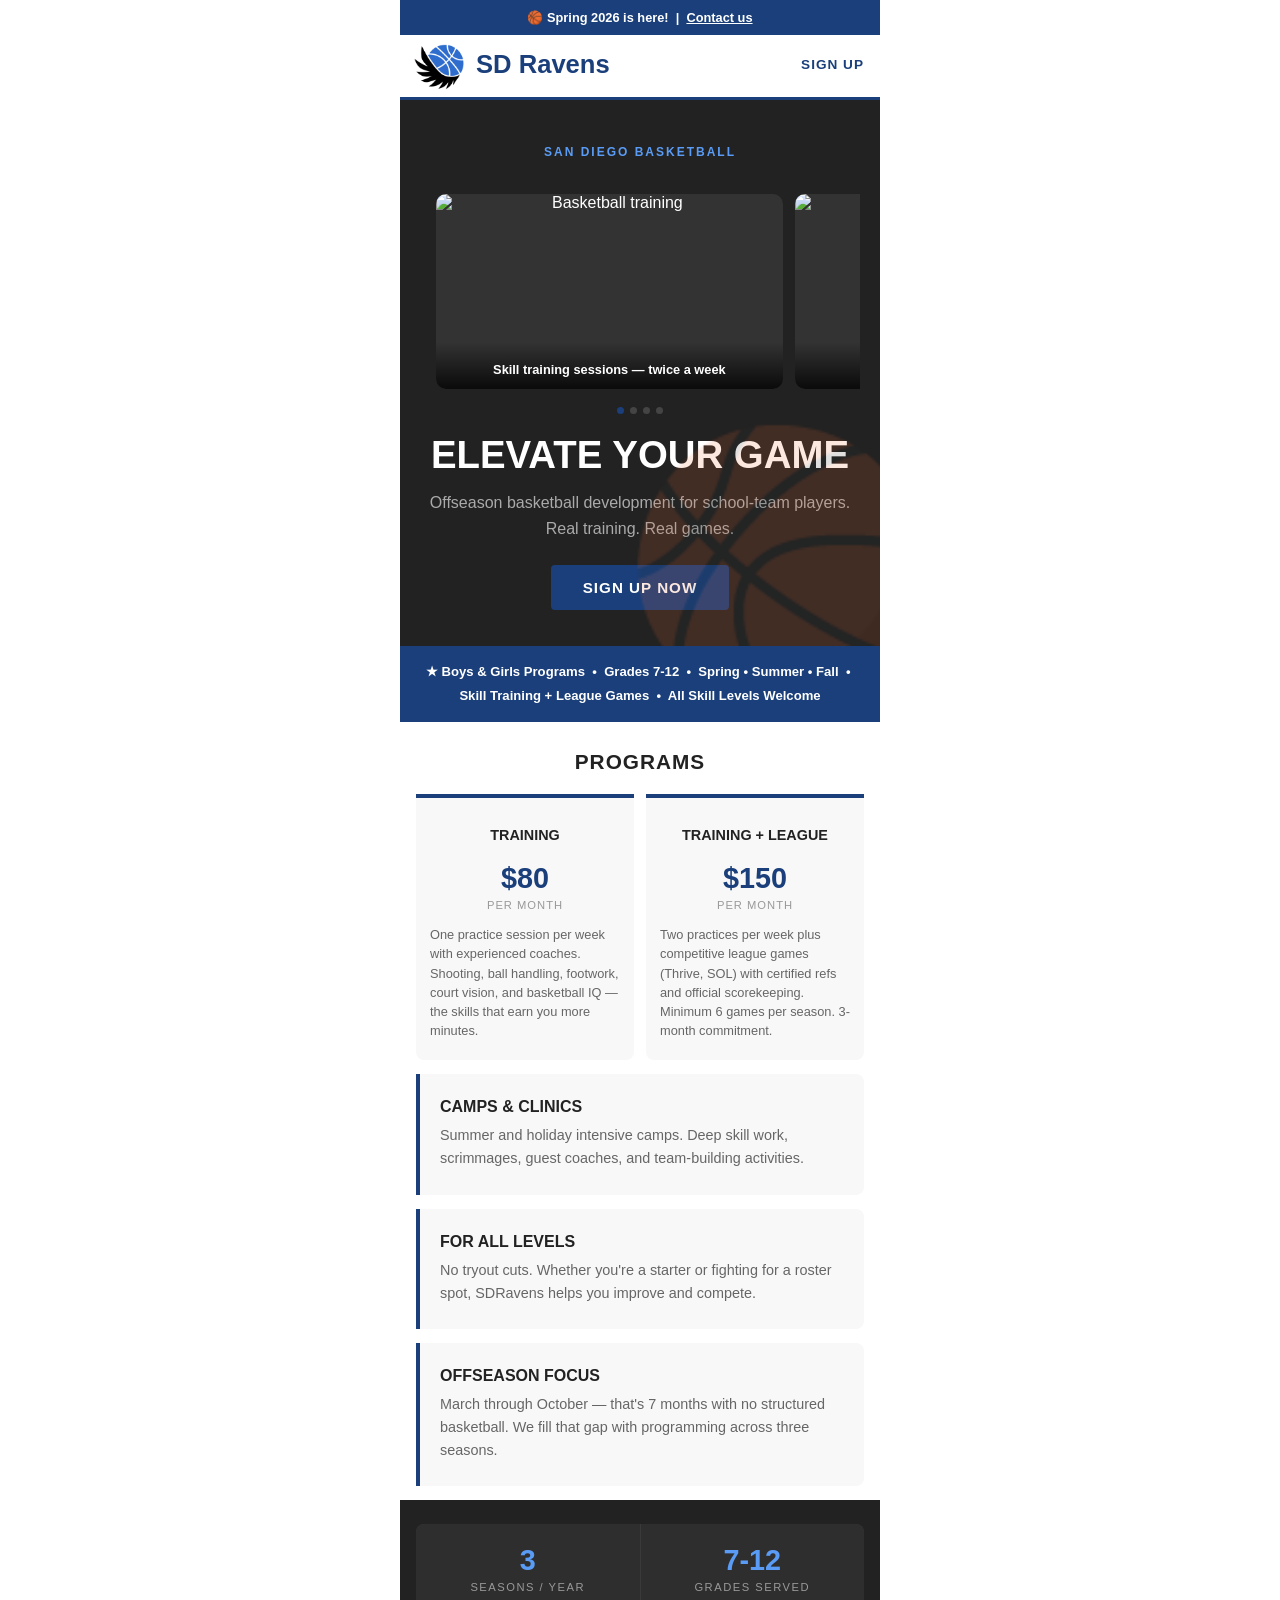
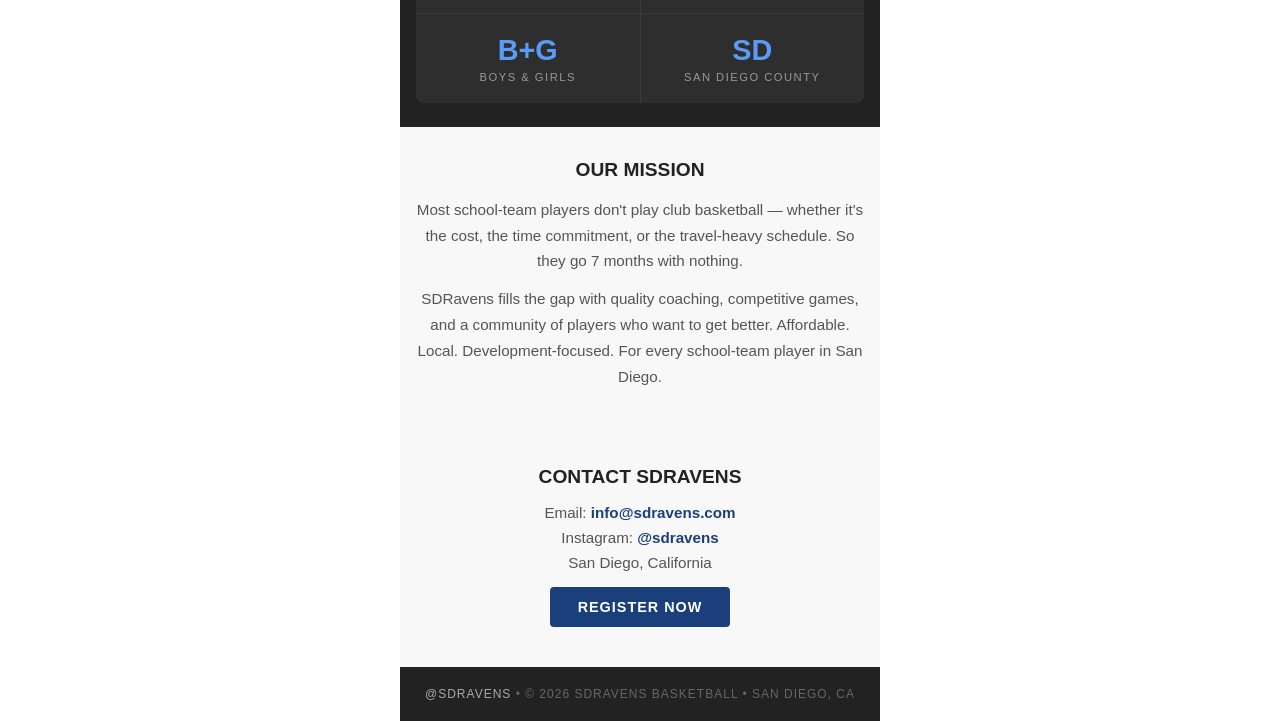
==== index.html @ 47015e2a "minor formating" ====
<!DOCTYPE html>
<html lang="en">
<head>
<meta charset="UTF-8">
<meta name="viewport" content="width=device-width, initial-scale=1.0">
<title>SDRavens Basketball</title>
<style>
  * { margin: 0; padding: 0; box-sizing: border-box; }
  body { font-family: -apple-system, BlinkMacSystemFont, 'Segoe UI', Roboto, sans-serif; color: #222; background: #fff; max-width: 480px; margin: 0 auto; }

  /* TOP BAR */
  .topbar { background: #1a3f7a; color: #fff; text-align: center; padding: 10px 16px; font-size: 0.8rem; font-weight: 600; }
  .topbar a { color: #fff; }

  /* NAV */
  nav { display: flex; justify-content: space-between; align-items: center; padding: 2px 16px 6px; background: #fff; border-bottom: 3px solid #1a3f7a; position: sticky; top: 0; z-index: 100; }
  nav .logo { font-size: 1.6rem; font-weight: 900; color: #222; display: flex; align-items: center; gap: 6px; }
  nav .logo img { height: 54px; position: relative; top: 3px; left: -4px; }
  nav .logo span { color: #1a3f7a; }
  nav a.nav-link { color: #1a3f7a; text-decoration: none; font-weight: 700; font-size: 0.85rem; text-transform: uppercase; letter-spacing: 1px; }

  /* HERO */
  .hero { background: #222; color: #fff; padding: 40px 20px 36px; text-align: center; position: relative; overflow: hidden; }
  .hero .ball { display: none; }
  .hero .badge { display: inline-block; background: none; color: #5a9cf5; padding: 5px 0; font-size: 0.75rem; font-weight: 700; text-transform: uppercase; letter-spacing: 2px; margin-bottom: 14px; }
  .hero h1 { font-size: 2.4rem; font-weight: 900; text-transform: uppercase; line-height: 1.1; margin-bottom: 14px; }
  .hero p { font-size: 1rem; color: #aaa; line-height: 1.6; margin-bottom: 24px; }
  .hero .btn { display: inline-block; background: #1a3f7a; color: #fff; padding: 14px 32px; font-size: 0.95rem; font-weight: 700; text-decoration: none; text-transform: uppercase; letter-spacing: 1px; border-radius: 4px; }
  .hero .bg-ball { position: absolute; right: -60px; bottom: -70px; font-size: 16rem; opacity: 0.15; pointer-events: none; }

  /* GALLERY SLIDESHOW */
  .gallery { padding: 16px 0 20px; }
  .gallery-track { display: flex; gap: 12px; overflow-x: auto; scroll-snap-type: x mandatory; -webkit-overflow-scrolling: touch; padding: 0 16px 14px; scrollbar-width: none; }
  .gallery-track::-webkit-scrollbar { display: none; }
  .gallery-slide { flex: 0 0 85%; scroll-snap-align: center; border-radius: 10px; overflow: hidden; position: relative; background: #333; aspect-ratio: 16 / 9; display: flex; align-items: center; justify-content: center; }
  .gallery-slide img, .gallery-slide video { width: 100%; height: 100%; object-fit: cover; }
  .gallery-slide .placeholder { text-align: center; color: #888; padding: 20px; }
  .gallery-slide .placeholder .icon { font-size: 2.5rem; margin-bottom: 8px; display: block; }
  .gallery-slide .placeholder p { font-size: 0.8rem; }
  .gallery-slide .caption { position: absolute; bottom: 0; left: 0; right: 0; background: linear-gradient(transparent, rgba(0,0,0,0.8)); color: #fff; padding: 20px 14px 12px; font-size: 0.8rem; font-weight: 600; }
  .gallery-dots { display: flex; justify-content: center; gap: 6px; padding: 4px 0 0; }
  .gallery-dots span { width: 7px; height: 7px; border-radius: 50%; background: #444; }
  .gallery-dots span.active { background: #1a3f7a; }

  /* TICKER */
  .ticker { background: #1a3f7a; color: #fff; padding: 14px 16px; font-size: 0.82rem; font-weight: 600; text-align: center; line-height: 1.8; }

  /* PROGRAM CARDS */
  .programs { padding: 0 16px; }
  .programs h2 { font-size: 1.3rem; font-weight: 800; text-transform: uppercase; letter-spacing: 1px; padding: 28px 0 20px; text-align: center; }
  .pricing-row { display: grid; grid-template-columns: 1fr 1fr; gap: 12px; margin-bottom: 14px; }
  .pricing-card { background: #f8f8f8; border-top: 4px solid #1a3f7a; border-radius: 0 0 8px 8px; padding: 20px 14px; text-align: center; display: flex; flex-direction: column; }
  .pricing-card h3 { font-size: 0.9rem; font-weight: 800; text-transform: uppercase; color: #222; margin-bottom: 10px; min-height: 2.4em; display: flex; align-items: center; justify-content: center; }
  .pricing-card .price { font-size: 1.8rem; font-weight: 900; color: #1a3f7a; margin-bottom: 4px; }
  .pricing-card .price-sub { font-size: 0.7rem; color: #999; text-transform: uppercase; letter-spacing: 1px; margin-bottom: 14px; }
  .pricing-card p { font-size: 0.8rem; color: #666; line-height: 1.5; text-align: left; flex: 1; }
  .program-card { background: #f8f8f8; border-left: 4px solid #1a3f7a; padding: 24px 20px; margin-bottom: 14px; border-radius: 0 8px 8px 0; }
  .program-card h3 { font-size: 1rem; font-weight: 800; text-transform: uppercase; margin-bottom: 8px; color: #222; }
  .program-card p { font-size: 0.9rem; color: #666; line-height: 1.6; }

  /* STATS + ABOUT DARK BLOCK */
  .dark-block { background: #222; padding: 24px 0 24px; }
  .stats { display: grid; grid-template-columns: 1fr 1fr; gap: 1px; background: #3a3a3a; margin: 0 16px; border-radius: 8px; overflow: hidden; }
  .stat-item { background: #2e2e2e; padding: 20px 12px; text-align: center; }
  .stat-item .num { font-size: 1.8rem; font-weight: 900; color: #5a9cf5; }
  .stat-item .label { font-size: 0.7rem; text-transform: uppercase; letter-spacing: 1.5px; color: #999; margin-top: 4px; }

  /* ABOUT */
  .about { padding: 32px 16px 32px; background: #f8f8f8; text-align: center; }
  .about h2 { font-size: 1.2rem; font-weight: 800; text-transform: uppercase; margin-bottom: 16px; }
  .about p { font-size: 0.95rem; color: #555; line-height: 1.7; margin-bottom: 12px; }

  /* CONTACT */
  .contact { background: #f8f8f8; padding: 32px 16px; text-align: center; }
  .contact h2 { font-size: 1.2rem; font-weight: 800; text-transform: uppercase; margin-bottom: 16px; }
  .contact p { font-size: 0.95rem; color: #555; margin-bottom: 8px; }
  .contact a { color: #1a3f7a; font-weight: 700; text-decoration: none; }

  /* FOOTER */
  footer { background: #222; color: #666; padding: 20px 16px; text-align: center; font-size: 0.75rem; text-transform: uppercase; letter-spacing: 1px; }
</style>
</head>
<body>

<div class="topbar">
  &#127936; Spring 2026 is here! &nbsp;|&nbsp; <a href="#contact">Contact us</a>
</div>

<nav>
  <div class="logo"><img src="sdravens.png" alt="SDRavens"> <span>SD Ravens</span></div>
  <a href="https://docs.google.com/forms/d/e/1FAIpQLSfK__71O7koZuayCxLPjM4MMpA4Gy1IkX4Kkn_29KgoKGZwSg/viewform" class="nav-link" target="_blank">Sign Up</a>
</nav>

<section class="hero">
  <div class="badge">San Diego Basketball</div>

  <div class="gallery">
    <div class="gallery-track" id="galleryTrack">
      <div class="gallery-slide">
        <img src="https://images.unsplash.com/photo-1546519638-68e109498ffc?w=800&q=80" alt="Basketball training">
        <div class="caption">Skill training sessions — twice a week</div>
      </div>
      <div class="gallery-slide">
        <img src="https://images.unsplash.com/photo-1574623452334-1e0ac2b3ccb4?w=800&q=80" alt="Game day basketball">
        <div class="caption">Weekend league games with refs</div>
      </div>
      <div class="gallery-slide">
        <img src="https://images.unsplash.com/photo-1519861531473-9200262188bf?w=800&q=80" alt="Basketball on court">
        <div class="caption">Building a community of players</div>
      </div>
      <div class="gallery-slide">
        <img src="https://images.unsplash.com/photo-1608245449230-4ac19066d2d0?w=800&q=80" alt="Youth basketball">
        <div class="caption">Development for every school-team player</div>
      </div>
    </div>
    <div class="gallery-dots" id="galleryDots">
      <span class="active"></span>
      <span></span>
      <span></span>
      <span></span>
    </div>
  </div>

  <h1>Elevate Your Game</h1>
  <div class="bg-ball">&#127936;</div>
  <p>Offseason basketball development for school-team players. Real training. Real games.</p>
  <a href="https://docs.google.com/forms/d/e/1FAIpQLSfK__71O7koZuayCxLPjM4MMpA4Gy1IkX4Kkn_29KgoKGZwSg/viewform" class="btn" target="_blank">Sign Up Now</a>
</section>

<div class="ticker">
  &#9733; Boys &amp; Girls Programs &nbsp;&bull;&nbsp;
  Grades 7-12 &nbsp;&bull;&nbsp;
  Spring &bull; Summer &bull; Fall &nbsp;&bull;&nbsp;
  Skill Training + League Games &nbsp;&bull;&nbsp;
  All Skill Levels Welcome
</div>

<div class="programs" id="programs">
  <h2>Programs</h2>

  <div class="pricing-row">
    <div class="pricing-card">
      <h3>Training</h3>
      <div class="price">$80</div>
      <div class="price-sub">per month</div>
      <p>One practice session per week with experienced coaches. Shooting, ball handling, footwork, court vision, and basketball IQ — the skills that earn you more minutes.</p>
    </div>
    <div class="pricing-card">
      <h3>Training + League</h3>
      <div class="price">$150</div>
      <div class="price-sub">per month</div>
      <p>Two practices per week plus competitive league games (Thrive, SOL) with certified refs and official scorekeeping. Minimum 6 games per season. 3-month commitment.</p>
    </div>
  </div>

  <div class="program-card">
    <h3>Camps &amp; Clinics</h3>
    <p>Summer and holiday intensive camps. Deep skill work, scrimmages, guest coaches, and team-building activities.</p>
  </div>

  <div class="program-card">
    <h3>For All Levels</h3>
    <p>No tryout cuts. Whether you're a starter or fighting for a roster spot, SDRavens helps you improve and compete.</p>
  </div>

  <div class="program-card">
    <h3>Offseason Focus</h3>
    <p>March through October — that's 7 months with no structured basketball. We fill that gap with programming across three seasons.</p>
  </div>
</div>

<div class="dark-block">
<div class="stats">
  <div class="stat-item">
    <div class="num">3</div>
    <div class="label">Seasons / Year</div>
  </div>
  <div class="stat-item">
    <div class="num">7-12</div>
    <div class="label">Grades Served</div>
  </div>
  <div class="stat-item">
    <div class="num">B+G</div>
    <div class="label">Boys &amp; Girls</div>
  </div>
  <div class="stat-item">
    <div class="num">SD</div>
    <div class="label">San Diego County</div>
  </div>
</div>

</div>

<section class="about" id="about">
  <h2>Our Mission</h2>
  <p>Most school-team players don't play club basketball — whether it's the cost, the time commitment, or the travel-heavy schedule. So they go 7 months with nothing.</p>
  <p>SDRavens fills the gap with quality coaching, competitive games, and a community of players who want to get better. Affordable. Local. Development-focused. For every school-team player in San Diego.</p>
</section>

<section class="contact" id="contact">
  <h2>Contact SDRavens</h2>
  <p>Email: <a href="mailto:info@sdravens.com">info@sdravens.com</a></p>
  <p>Instagram: <a href="https://www.instagram.com/sdravens" target="_blank">@sdravens</a></p>
  <p>San Diego, California</p>
  <p style="margin-top: 16px;"><a href="https://docs.google.com/forms/d/e/1FAIpQLSfK__71O7koZuayCxLPjM4MMpA4Gy1IkX4Kkn_29KgoKGZwSg/viewform" target="_blank" style="display:inline-block; background:#1a3f7a; color:#fff; padding:12px 28px; font-size:0.9rem; font-weight:700; text-decoration:none; text-transform:uppercase; letter-spacing:1px; border-radius:4px;">Register Now</a></p>
</section>

<footer>
  <a href="https://www.instagram.com/sdravens" target="_blank" style="color:#aaa; text-decoration:none;">@sdravens</a> &bull; &copy; 2026 SDRavens Basketball &bull; San Diego, CA
</footer>

<script>
  const track = document.getElementById('galleryTrack');
  const dots = document.querySelectorAll('#galleryDots span');
  track.addEventListener('scroll', () => {
    const slideWidth = track.querySelector('.gallery-slide').offsetWidth + 12;
    const index = Math.round(track.scrollLeft / slideWidth);
    dots.forEach((d, i) => d.classList.toggle('active', i === index));
  });
</script>
</body>
</html>
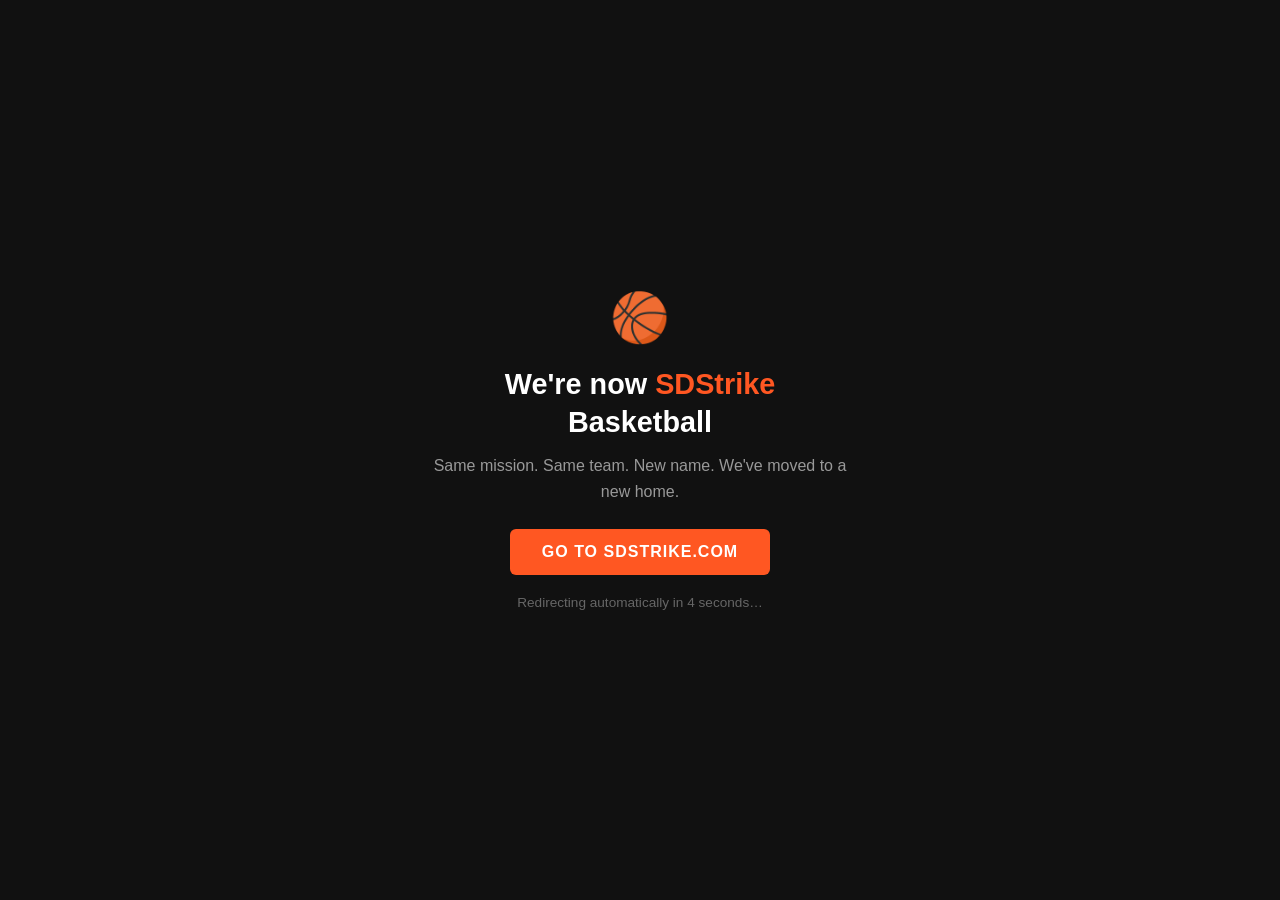
==== commit f0fc49dc: "moving!" ====
--- a/index.html
+++ b/index.html
@@ -3,220 +3,33 @@
 <head>
 <meta charset="UTF-8">
 <meta name="viewport" content="width=device-width, initial-scale=1.0">
-<title>SDRavens Basketball</title>
+<title>SDRavens is now SDStrike Basketball</title>
+<meta http-equiv="refresh" content="5;url=https://www.sdstrike.com">
 <style>
   * { margin: 0; padding: 0; box-sizing: border-box; }
-  body { font-family: -apple-system, BlinkMacSystemFont, 'Segoe UI', Roboto, sans-serif; color: #222; background: #fff; max-width: 480px; margin: 0 auto; }
-
-  /* TOP BAR */
-  .topbar { background: #1a3f7a; color: #fff; text-align: center; padding: 10px 16px; font-size: 0.8rem; font-weight: 600; }
-  .topbar a { color: #fff; }
-
-  /* NAV */
-  nav { display: flex; justify-content: space-between; align-items: center; padding: 2px 16px 6px; background: #fff; border-bottom: 3px solid #1a3f7a; position: sticky; top: 0; z-index: 100; }
-  nav .logo { font-size: 1.6rem; font-weight: 900; color: #222; display: flex; align-items: center; gap: 6px; }
-  nav .logo img { height: 54px; position: relative; top: 3px; left: -4px; }
-  nav .logo span { color: #1a3f7a; }
-  nav a.nav-link { color: #1a3f7a; text-decoration: none; font-weight: 700; font-size: 0.85rem; text-transform: uppercase; letter-spacing: 1px; }
-
-  /* HERO */
-  .hero { background: #222; color: #fff; padding: 40px 20px 36px; text-align: center; position: relative; overflow: hidden; }
-  .hero .ball { display: none; }
-  .hero .badge { display: inline-block; background: none; color: #5a9cf5; padding: 5px 0; font-size: 0.75rem; font-weight: 700; text-transform: uppercase; letter-spacing: 2px; margin-bottom: 14px; }
-  .hero h1 { font-size: 2.4rem; font-weight: 900; text-transform: uppercase; line-height: 1.1; margin-bottom: 14px; }
-  .hero p { font-size: 1rem; color: #aaa; line-height: 1.6; margin-bottom: 24px; }
-  .hero .btn { display: inline-block; background: #1a3f7a; color: #fff; padding: 14px 32px; font-size: 0.95rem; font-weight: 700; text-decoration: none; text-transform: uppercase; letter-spacing: 1px; border-radius: 4px; }
-  .hero .bg-ball { position: absolute; right: -60px; bottom: -70px; font-size: 16rem; opacity: 0.15; pointer-events: none; }
-
-  /* GALLERY SLIDESHOW */
-  .gallery { padding: 16px 0 20px; }
-  .gallery-track { display: flex; gap: 12px; overflow-x: auto; scroll-snap-type: x mandatory; -webkit-overflow-scrolling: touch; padding: 0 16px 14px; scrollbar-width: none; }
-  .gallery-track::-webkit-scrollbar { display: none; }
-  .gallery-slide { flex: 0 0 85%; scroll-snap-align: center; border-radius: 10px; overflow: hidden; position: relative; background: #333; aspect-ratio: 16 / 9; display: flex; align-items: center; justify-content: center; }
-  .gallery-slide img, .gallery-slide video { width: 100%; height: 100%; object-fit: cover; }
-  .gallery-slide .placeholder { text-align: center; color: #888; padding: 20px; }
-  .gallery-slide .placeholder .icon { font-size: 2.5rem; margin-bottom: 8px; display: block; }
-  .gallery-slide .placeholder p { font-size: 0.8rem; }
-  .gallery-slide .caption { position: absolute; bottom: 0; left: 0; right: 0; background: linear-gradient(transparent, rgba(0,0,0,0.8)); color: #fff; padding: 20px 14px 12px; font-size: 0.8rem; font-weight: 600; }
-  .gallery-dots { display: flex; justify-content: center; gap: 6px; padding: 4px 0 0; }
-  .gallery-dots span { width: 7px; height: 7px; border-radius: 50%; background: #444; }
-  .gallery-dots span.active { background: #1a3f7a; }
-
-  /* TICKER */
-  .ticker { background: #1a3f7a; color: #fff; padding: 14px 16px; font-size: 0.82rem; font-weight: 600; text-align: center; line-height: 1.8; }
-
-  /* PROGRAM CARDS */
-  .programs { padding: 0 16px; }
-  .programs h2 { font-size: 1.3rem; font-weight: 800; text-transform: uppercase; letter-spacing: 1px; padding: 28px 0 20px; text-align: center; }
-  .pricing-row { display: grid; grid-template-columns: 1fr 1fr; gap: 12px; margin-bottom: 14px; }
-  .pricing-card { background: #f8f8f8; border-top: 4px solid #1a3f7a; border-radius: 0 0 8px 8px; padding: 20px 14px; text-align: center; display: flex; flex-direction: column; }
-  .pricing-card h3 { font-size: 0.9rem; font-weight: 800; text-transform: uppercase; color: #222; margin-bottom: 10px; min-height: 2.4em; display: flex; align-items: center; justify-content: center; }
-  .pricing-card .price { font-size: 1.8rem; font-weight: 900; color: #1a3f7a; margin-bottom: 4px; }
-  .pricing-card .price-sub { font-size: 0.7rem; color: #999; text-transform: uppercase; letter-spacing: 1px; margin-bottom: 14px; }
-  .pricing-card p { font-size: 0.8rem; color: #666; line-height: 1.5; text-align: left; flex: 1; }
-  .program-card { background: #f8f8f8; border-left: 4px solid #1a3f7a; padding: 24px 20px; margin-bottom: 14px; border-radius: 0 8px 8px 0; }
-  .program-card h3 { font-size: 1rem; font-weight: 800; text-transform: uppercase; margin-bottom: 8px; color: #222; }
-  .program-card p { font-size: 0.9rem; color: #666; line-height: 1.6; }
-
-  /* STATS + ABOUT DARK BLOCK */
-  .dark-block { background: #222; padding: 24px 0 24px; }
-  .stats { display: grid; grid-template-columns: 1fr 1fr; gap: 1px; background: #3a3a3a; margin: 0 16px; border-radius: 8px; overflow: hidden; }
-  .stat-item { background: #2e2e2e; padding: 20px 12px; text-align: center; }
-  .stat-item .num { font-size: 1.8rem; font-weight: 900; color: #5a9cf5; }
-  .stat-item .label { font-size: 0.7rem; text-transform: uppercase; letter-spacing: 1.5px; color: #999; margin-top: 4px; }
-
-  /* ABOUT */
-  .about { padding: 32px 16px 32px; background: #f8f8f8; text-align: center; }
-  .about h2 { font-size: 1.2rem; font-weight: 800; text-transform: uppercase; margin-bottom: 16px; }
-  .about p { font-size: 0.95rem; color: #555; line-height: 1.7; margin-bottom: 12px; }
-
-  /* CONTACT */
-  .contact { background: #f8f8f8; padding: 32px 16px; text-align: center; }
-  .contact h2 { font-size: 1.2rem; font-weight: 800; text-transform: uppercase; margin-bottom: 16px; }
-  .contact p { font-size: 0.95rem; color: #555; margin-bottom: 8px; }
-  .contact a { color: #1a3f7a; font-weight: 700; text-decoration: none; }
-
-  /* FOOTER */
-  footer { background: #222; color: #666; padding: 20px 16px; text-align: center; font-size: 0.75rem; text-transform: uppercase; letter-spacing: 1px; }
+  body { font-family: -apple-system, BlinkMacSystemFont, 'Segoe UI', Roboto, sans-serif; background: #111; color: #fff; display: flex; align-items: center; justify-content: center; min-height: 100vh; text-align: center; padding: 24px; }
+  .card { max-width: 420px; }
+  .ball { font-size: 3rem; margin-bottom: 20px; }
+  h1 { font-size: 1.8rem; font-weight: 900; margin-bottom: 12px; line-height: 1.3; }
+  h1 span { color: #ff5722; }
+  p { font-size: 1rem; color: #999; line-height: 1.6; margin-bottom: 24px; }
+  a { display: inline-block; background: #ff5722; color: #fff; padding: 14px 32px; font-size: 1rem; font-weight: 700; text-decoration: none; border-radius: 6px; text-transform: uppercase; letter-spacing: 1px; transition: background 0.2s; }
+  a:hover { background: #e64a19; }
+  .countdown { font-size: 0.85rem; color: #666; margin-top: 20px; }
 </style>
 </head>
 <body>
-
-<div class="topbar">
-  &#127936; Spring 2026 is here! &nbsp;|&nbsp; <a href="#contact">Contact us</a>
+<div class="card">
+  <div class="ball">&#127936;</div>
+  <h1>We're now <span>SDStrike</span> Basketball</h1>
+  <p>Same mission. Same team. New name. We've moved to a new home.</p>
+  <a href="https://www.sdstrike.com">Go to SDStrike.com</a>
+  <div class="countdown">Redirecting automatically in <span id="timer">5</span> seconds&hellip;</div>
 </div>
-
-<nav>
-  <div class="logo"><img src="sdravens.png" alt="SDRavens"> <span>SD Ravens</span></div>
-  <a href="https://docs.google.com/forms/d/e/1FAIpQLSfK__71O7koZuayCxLPjM4MMpA4Gy1IkX4Kkn_29KgoKGZwSg/viewform" class="nav-link" target="_blank">Sign Up</a>
-</nav>
-
-<section class="hero">
-  <div class="badge">San Diego Basketball</div>
-
-  <div class="gallery">
-    <div class="gallery-track" id="galleryTrack">
-      <div class="gallery-slide">
-        <img src="https://images.unsplash.com/photo-1546519638-68e109498ffc?w=800&q=80" alt="Basketball training">
-        <div class="caption">Skill training sessions — twice a week</div>
-      </div>
-      <div class="gallery-slide">
-        <img src="https://images.unsplash.com/photo-1574623452334-1e0ac2b3ccb4?w=800&q=80" alt="Game day basketball">
-        <div class="caption">Weekend league games with refs</div>
-      </div>
-      <div class="gallery-slide">
-        <img src="https://images.unsplash.com/photo-1519861531473-9200262188bf?w=800&q=80" alt="Basketball on court">
-        <div class="caption">Building a community of players</div>
-      </div>
-      <div class="gallery-slide">
-        <img src="https://images.unsplash.com/photo-1608245449230-4ac19066d2d0?w=800&q=80" alt="Youth basketball">
-        <div class="caption">Development for every school-team player</div>
-      </div>
-    </div>
-    <div class="gallery-dots" id="galleryDots">
-      <span class="active"></span>
-      <span></span>
-      <span></span>
-      <span></span>
-    </div>
-  </div>
-
-  <h1>Elevate Your Game</h1>
-  <div class="bg-ball">&#127936;</div>
-  <p>Offseason basketball development for school-team players. Real training. Real games.</p>
-  <a href="https://docs.google.com/forms/d/e/1FAIpQLSfK__71O7koZuayCxLPjM4MMpA4Gy1IkX4Kkn_29KgoKGZwSg/viewform" class="btn" target="_blank">Sign Up Now</a>
-</section>
-
-<div class="ticker">
-  &#9733; Boys &amp; Girls Programs &nbsp;&bull;&nbsp;
-  Grades 7-12 &nbsp;&bull;&nbsp;
-  Spring &bull; Summer &bull; Fall &nbsp;&bull;&nbsp;
-  Skill Training + League Games &nbsp;&bull;&nbsp;
-  All Skill Levels Welcome
-</div>
-
-<div class="programs" id="programs">
-  <h2>Programs</h2>
-
-  <div class="pricing-row">
-    <div class="pricing-card">
-      <h3>Training</h3>
-      <div class="price">$80</div>
-      <div class="price-sub">per month</div>
-      <p>One practice session per week with experienced coaches. Shooting, ball handling, footwork, court vision, and basketball IQ — the skills that earn you more minutes.</p>
-    </div>
-    <div class="pricing-card">
-      <h3>Training + League</h3>
-      <div class="price">$150</div>
-      <div class="price-sub">per month</div>
-      <p>Two practices per week plus competitive league games (Thrive, SOL) with certified refs and official scorekeeping. Minimum 6 games per season. 3-month commitment.</p>
-    </div>
-  </div>
-
-  <div class="program-card">
-    <h3>Camps &amp; Clinics</h3>
-    <p>Summer and holiday intensive camps. Deep skill work, scrimmages, guest coaches, and team-building activities.</p>
-  </div>
-
-  <div class="program-card">
-    <h3>For All Levels</h3>
-    <p>No tryout cuts. Whether you're a starter or fighting for a roster spot, SDRavens helps you improve and compete.</p>
-  </div>
-
-  <div class="program-card">
-    <h3>Offseason Focus</h3>
-    <p>March through October — that's 7 months with no structured basketball. We fill that gap with programming across three seasons.</p>
-  </div>
-</div>
-
-<div class="dark-block">
-<div class="stats">
-  <div class="stat-item">
-    <div class="num">3</div>
-    <div class="label">Seasons / Year</div>
-  </div>
-  <div class="stat-item">
-    <div class="num">7-12</div>
-    <div class="label">Grades Served</div>
-  </div>
-  <div class="stat-item">
-    <div class="num">B+G</div>
-    <div class="label">Boys &amp; Girls</div>
-  </div>
-  <div class="stat-item">
-    <div class="num">SD</div>
-    <div class="label">San Diego County</div>
-  </div>
-</div>
-
-</div>
-
-<section class="about" id="about">
-  <h2>Our Mission</h2>
-  <p>Most school-team players don't play club basketball — whether it's the cost, the time commitment, or the travel-heavy schedule. So they go 7 months with nothing.</p>
-  <p>SDRavens fills the gap with quality coaching, competitive games, and a community of players who want to get better. Affordable. Local. Development-focused. For every school-team player in San Diego.</p>
-</section>
-
-<section class="contact" id="contact">
-  <h2>Contact SDRavens</h2>
-  <p>Email: <a href="mailto:info@sdravens.com">info@sdravens.com</a></p>
-  <p>Instagram: <a href="https://www.instagram.com/sdravens" target="_blank">@sdravens</a></p>
-  <p>San Diego, California</p>
-  <p style="margin-top: 16px;"><a href="https://docs.google.com/forms/d/e/1FAIpQLSfK__71O7koZuayCxLPjM4MMpA4Gy1IkX4Kkn_29KgoKGZwSg/viewform" target="_blank" style="display:inline-block; background:#1a3f7a; color:#fff; padding:12px 28px; font-size:0.9rem; font-weight:700; text-decoration:none; text-transform:uppercase; letter-spacing:1px; border-radius:4px;">Register Now</a></p>
-</section>
-
-<footer>
-  <a href="https://www.instagram.com/sdravens" target="_blank" style="color:#aaa; text-decoration:none;">@sdravens</a> &bull; &copy; 2026 SDRavens Basketball &bull; San Diego, CA
-</footer>
-
 <script>
-  const track = document.getElementById('galleryTrack');
-  const dots = document.querySelectorAll('#galleryDots span');
-  track.addEventListener('scroll', () => {
-    const slideWidth = track.querySelector('.gallery-slide').offsetWidth + 12;
-    const index = Math.round(track.scrollLeft / slideWidth);
-    dots.forEach((d, i) => d.classList.toggle('active', i === index));
-  });
+  let t = 5;
+  const el = document.getElementById('timer');
+  setInterval(() => { if (t > 0) el.textContent = --t; }, 1000);
 </script>
 </body>
 </html>
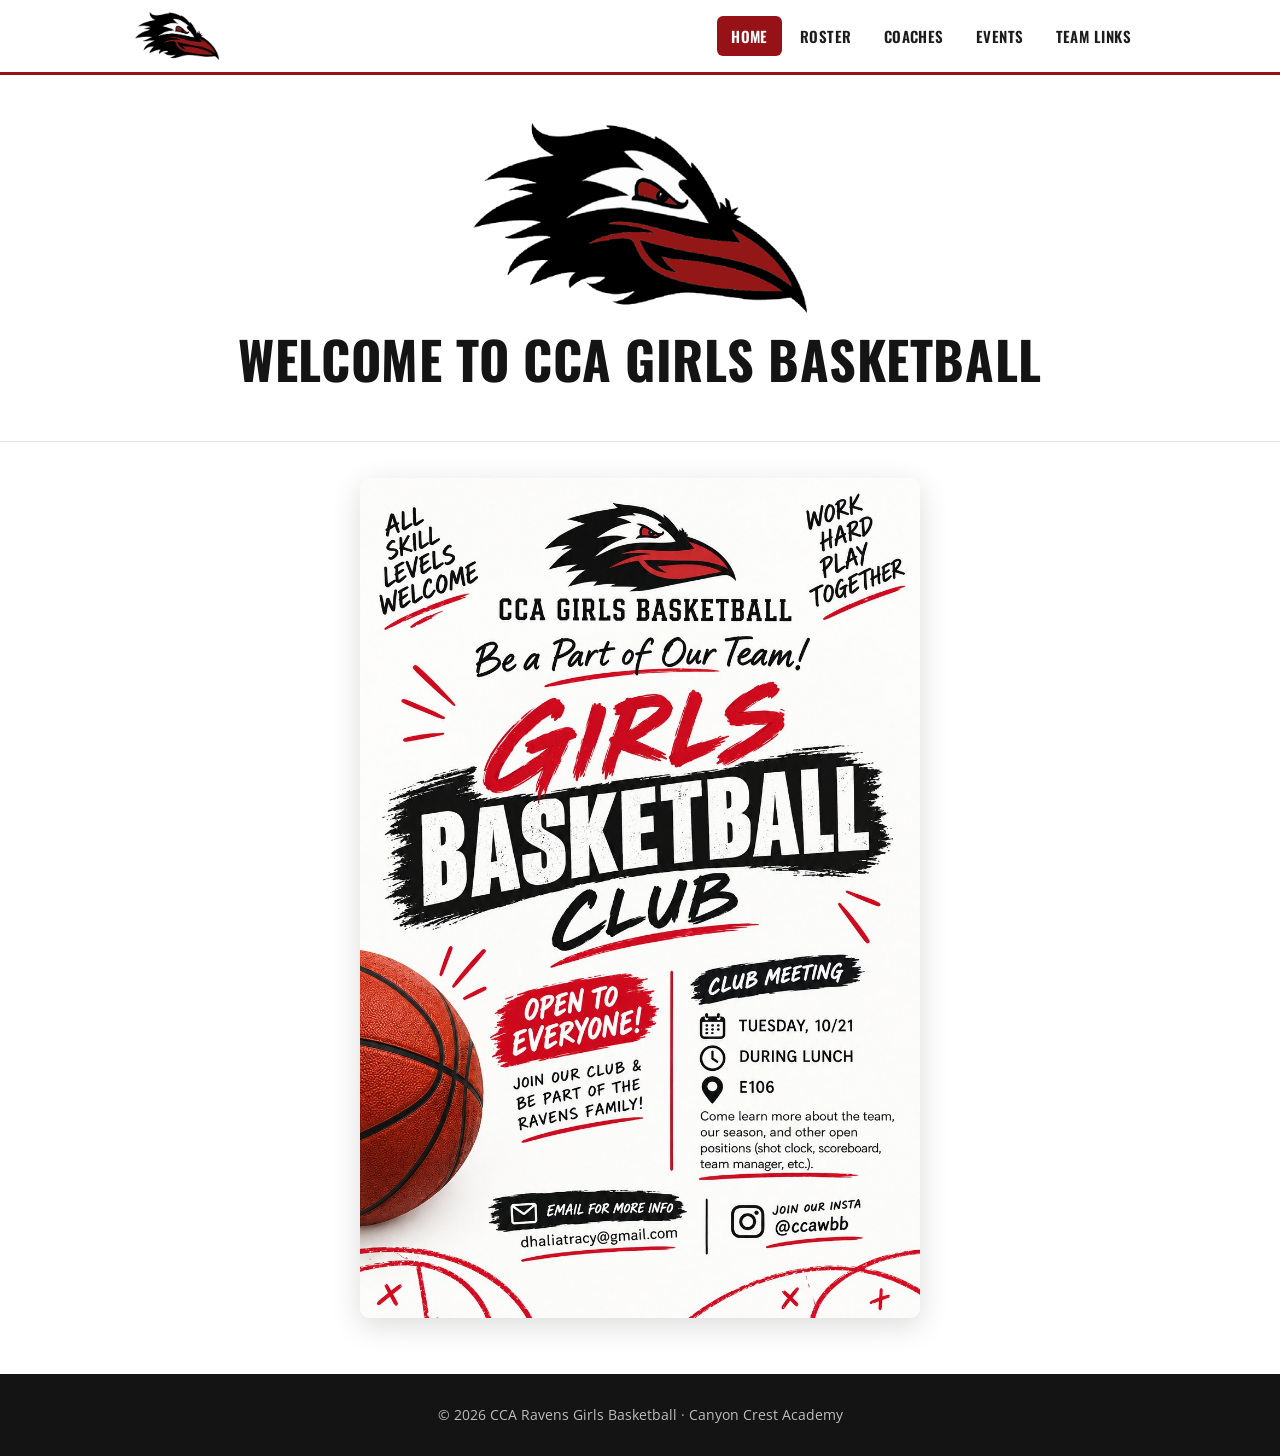
==== commit 9ec15414: "Launch CCA Girls Basketball site at sdravens.com Replace the SDStrike redirect page with the CCA Gir" ====
--- a/index.html
+++ b/index.html
@@ -3,33 +3,45 @@
 <head>
 <meta charset="UTF-8">
 <meta name="viewport" content="width=device-width, initial-scale=1.0">
-<title>SDRavens is now SDStrike Basketball</title>
-<meta http-equiv="refresh" content="5;url=https://www.sdstrike.com">
-<style>
-  * { margin: 0; padding: 0; box-sizing: border-box; }
-  body { font-family: -apple-system, BlinkMacSystemFont, 'Segoe UI', Roboto, sans-serif; background: #111; color: #fff; display: flex; align-items: center; justify-content: center; min-height: 100vh; text-align: center; padding: 24px; }
-  .card { max-width: 420px; }
-  .ball { font-size: 3rem; margin-bottom: 20px; }
-  h1 { font-size: 1.8rem; font-weight: 900; margin-bottom: 12px; line-height: 1.3; }
-  h1 span { color: #ff5722; }
-  p { font-size: 1rem; color: #999; line-height: 1.6; margin-bottom: 24px; }
-  a { display: inline-block; background: #ff5722; color: #fff; padding: 14px 32px; font-size: 1rem; font-weight: 700; text-decoration: none; border-radius: 6px; text-transform: uppercase; letter-spacing: 1px; transition: background 0.2s; }
-  a:hover { background: #e64a19; }
-  .countdown { font-size: 0.85rem; color: #666; margin-top: 20px; }
-</style>
+<title>CCA Ravens Girls Basketball</title>
+<meta name="description" content="Official site for Canyon Crest Academy (CCA) Ravens Girls Basketball.">
+<link rel="icon" href="assets/raven.png">
+<link rel="preconnect" href="https://fonts.googleapis.com">
+<link rel="preconnect" href="https://fonts.gstatic.com" crossorigin>
+<link href="https://fonts.googleapis.com/css2?family=Oswald:wght@500;600;700&family=Open+Sans:wght@400;600;700&display=swap" rel="stylesheet">
+<link rel="stylesheet" href="styles.css">
 </head>
 <body>
-<div class="card">
-  <div class="ball">&#127936;</div>
-  <h1>We're now <span>SDStrike</span> Basketball</h1>
-  <p>Same mission. Same team. New name. We've moved to a new home.</p>
-  <a href="https://www.sdstrike.com">Go to SDStrike.com</a>
-  <div class="countdown">Redirecting automatically in <span id="timer">5</span> seconds&hellip;</div>
-</div>
-<script>
-  let t = 5;
-  const el = document.getElementById('timer');
-  setInterval(() => { if (t > 0) el.textContent = --t; }, 1000);
-</script>
+
+<header class="site">
+  <div class="nav-wrap">
+    <a class="nav-brand" href="index.html">
+      <img src="assets/raven.png" alt="CCA Ravens logo">
+    </a>
+    <nav class="main">
+      <a href="index.html" class="active">Home</a>
+      <a href="roster.html">Roster</a>
+      <a href="coaches.html">Coaches</a>
+      <a href="events.html">Events</a>
+      <a href="links.html">Team Links</a>
+    </nav>
+  </div>
+</header>
+
+<section class="hero">
+  <img src="assets/raven.png" alt="CCA Ravens logo">
+  <h1>Welcome to CCA Girls Basketball</h1>
+</section>
+
+<section class="flyer">
+  <img src="assets/flyer.jpg" width="1024" height="1536"
+       alt="CCA Girls Basketball Club flyer. Be a part of our team! All skill levels welcome, open to everyone. Club meeting Tuesday 10/21 during lunch in E106 to learn about the team, our season, and open positions like shot clock, scoreboard and team manager. Email dhaliatracy@gmail.com or follow @ccawbb on Instagram.">
+</section>
+
+<footer class="site">
+  &copy; <span id="yr">2026</span> CCA Ravens Girls Basketball &middot; Canyon Crest Academy
+  <script>document.getElementById('yr').textContent=new Date().getFullYear();</script>
+</footer>
+
 </body>
 </html>
--- a/styles.css
+++ b/styles.css
@@ -0,0 +1,115 @@
+/* ===== CCA Ravens Girls Basketball — shared styles ===== */
+:root{
+  --red:#961216;        /* school dark red */
+  --red-dark:#6f0d10;
+  --black:#141414;
+  --ink:#1c1c1c;
+  --muted:#6b6b6b;
+  --line:#e6e6e6;
+  --bg:#ffffff;
+  --bg-soft:#f6f6f7;
+  --maxw:1050px;
+}
+*{box-sizing:border-box;}
+html{scroll-behavior:smooth;}
+body{
+  margin:0;color:var(--ink);background:var(--bg);
+  font-family:"Open Sans",system-ui,-apple-system,Segoe UI,Roboto,sans-serif;
+  font-size:17px;line-height:1.6;
+}
+h1,h2,h3,.brand{font-family:"Oswald","Barlow Condensed",system-ui,sans-serif;letter-spacing:.01em;}
+a{color:var(--red);text-decoration:none;}
+a:hover{text-decoration:underline;}
+img{max-width:100%;display:block;}
+
+/* ---- header / nav ---- */
+header.site{background:#fff;color:var(--ink);border-bottom:3px solid var(--red);}
+.nav-wrap{max-width:var(--maxw);margin:0 auto;display:flex;align-items:center;
+  justify-content:space-between;gap:16px;padding:12px 20px;flex-wrap:wrap;}
+.nav-brand{display:flex;align-items:center;gap:12px;}
+.nav-brand img{height:48px;width:auto;}
+.nav-brand .brand{color:var(--black);font-weight:700;font-size:22px;text-transform:uppercase;line-height:1;}
+nav.main{display:flex;gap:4px;flex-wrap:wrap;}
+nav.main a{color:var(--ink);font-family:"Oswald",sans-serif;text-transform:uppercase;font-weight:600;font-size:15px;
+  letter-spacing:.03em;padding:8px 14px;border-radius:6px;}
+nav.main a:hover{background:var(--bg-soft);text-decoration:none;}
+nav.main a.active{background:var(--red);color:#fff;}
+
+/* ---- hero ---- */
+.hero{background:#fff;color:var(--black);text-align:center;padding:48px 20px 56px;border-bottom:1px solid var(--line);}
+.hero img{height:190px;width:auto;margin:0 auto 20px;}
+.hero h1{font-size:52px;margin:0;text-transform:uppercase;line-height:1;color:var(--black);}
+.hero p.tag{color:var(--red);font-size:18px;margin:14px 0 0;letter-spacing:.04em;text-transform:uppercase;font-weight:600;}
+/* ---- flyer ---- */
+.flyer{max-width:var(--maxw);margin:0 auto;padding:36px 20px 56px;text-align:center;}
+.flyer img{width:100%;max-width:560px;height:auto;margin:0 auto;border-radius:10px;
+  box-shadow:0 8px 30px rgba(0,0,0,.14);}
+
+.accent{height:5px;width:140px;background:var(--red);margin:20px auto 0;border-radius:3px;}
+
+/* ---- layout ---- */
+main{max-width:var(--maxw);margin:0 auto;padding:44px 20px 64px;}
+.page-head{border-bottom:3px solid var(--red);padding-bottom:10px;margin:0 0 26px;}
+.page-head h2{font-size:36px;margin:0;text-transform:uppercase;color:var(--black);}
+.lead{color:var(--muted);max-width:70ch;}
+
+/* ---- cards ---- */
+.cards{display:grid;grid-template-columns:repeat(auto-fit,minmax(230px,1fr));gap:18px;}
+.card{border:1px solid var(--line);border-radius:12px;padding:22px;background:#fff;
+  transition:transform .12s ease, box-shadow .12s ease;}
+.card:hover{transform:translateY(-3px);box-shadow:0 8px 24px rgba(0,0,0,.08);}
+.card h3{margin:0 0 6px;font-size:24px;text-transform:uppercase;color:var(--red);}
+.card p{margin:0;color:var(--muted);font-size:15px;}
+
+/* ---- buttons ---- */
+.btn{display:inline-block;background:var(--red);color:#fff;font-weight:700;
+  text-transform:uppercase;letter-spacing:.03em;padding:12px 22px;border-radius:8px;
+  font-family:"Oswald",sans-serif;font-size:18px;}
+.btn:hover{background:var(--red-dark);text-decoration:none;}
+.btn.ghost{background:transparent;color:#fff;border:2px solid #fff;}
+.btn.ghost:hover{background:#fff;color:var(--black);}
+
+/* ---- tables (roster) ---- */
+table{width:100%;border-collapse:collapse;margin-top:6px;}
+th,td{text-align:left;padding:12px 14px;border-bottom:1px solid var(--line);}
+th{background:var(--black);color:#fff;text-transform:uppercase;font-size:14px;letter-spacing:.04em;}
+tr:nth-child(even) td{background:var(--bg-soft);}
+
+/* ---- roster/coach grid ---- */
+.people{display:grid;grid-template-columns:repeat(auto-fill,minmax(220px,1fr));gap:18px;}
+.person{border:1px solid var(--line);border-radius:12px;overflow:hidden;background:#fff;}
+.person .photo{background:var(--bg-soft);aspect-ratio:1/1;display:flex;align-items:center;
+  justify-content:center;color:#c2c2c2;font-size:44px;font-weight:700;}
+.person .info{padding:14px 16px;}
+.person .info h3{margin:0 0 2px;font-size:22px;color:var(--black);}
+.person .info span{color:var(--muted);font-size:14px;text-transform:uppercase;letter-spacing:.03em;}
+
+/* ---- events / links lists ---- */
+.event{display:flex;gap:18px;align-items:flex-start;border:1px solid var(--line);
+  border-left:5px solid var(--red);border-radius:10px;padding:16px 18px;margin-bottom:14px;background:#fff;}
+.event .date{min-width:92px;text-align:center;}
+.event .date .d{font-family:"Oswald",sans-serif;font-size:30px;font-weight:700;color:var(--red);line-height:1;}
+.event .date .m{text-transform:uppercase;font-size:13px;color:var(--muted);letter-spacing:.05em;}
+.event .what h3{margin:0 0 3px;font-size:22px;color:var(--black);}
+.event .what p{margin:0;color:var(--muted);font-size:15px;}
+
+.linklist{display:grid;grid-template-columns:repeat(auto-fit,minmax(240px,1fr));gap:16px;}
+.linkcard{display:flex;align-items:center;gap:14px;border:1px solid var(--line);border-radius:12px;
+  padding:18px 20px;background:#fff;font-weight:700;font-size:19px;color:var(--black);
+  font-family:"Oswald",sans-serif;text-transform:uppercase;}
+.linkcard:hover{border-color:var(--red);text-decoration:none;box-shadow:0 6px 18px rgba(0,0,0,.07);}
+.linkcard .ic{width:40px;height:40px;border-radius:8px;background:var(--red);color:#fff;
+  display:flex;align-items:center;justify-content:center;font-size:20px;flex-shrink:0;}
+
+.note{background:var(--bg-soft);border:1px dashed #cfcfcf;border-radius:10px;padding:14px 16px;
+  color:var(--muted);font-size:14px;margin-top:22px;}
+
+/* ---- footer ---- */
+footer.site{background:var(--black);color:#bdbdbd;text-align:center;padding:30px 20px;font-size:14px;}
+footer.site a{color:#fff;}
+footer.site .accent{margin:0 auto 16px;}
+
+@media(max-width:560px){
+  .hero h1{font-size:38px;} .hero img{height:130px;}
+  .nav-brand .brand{font-size:18px;}
+}
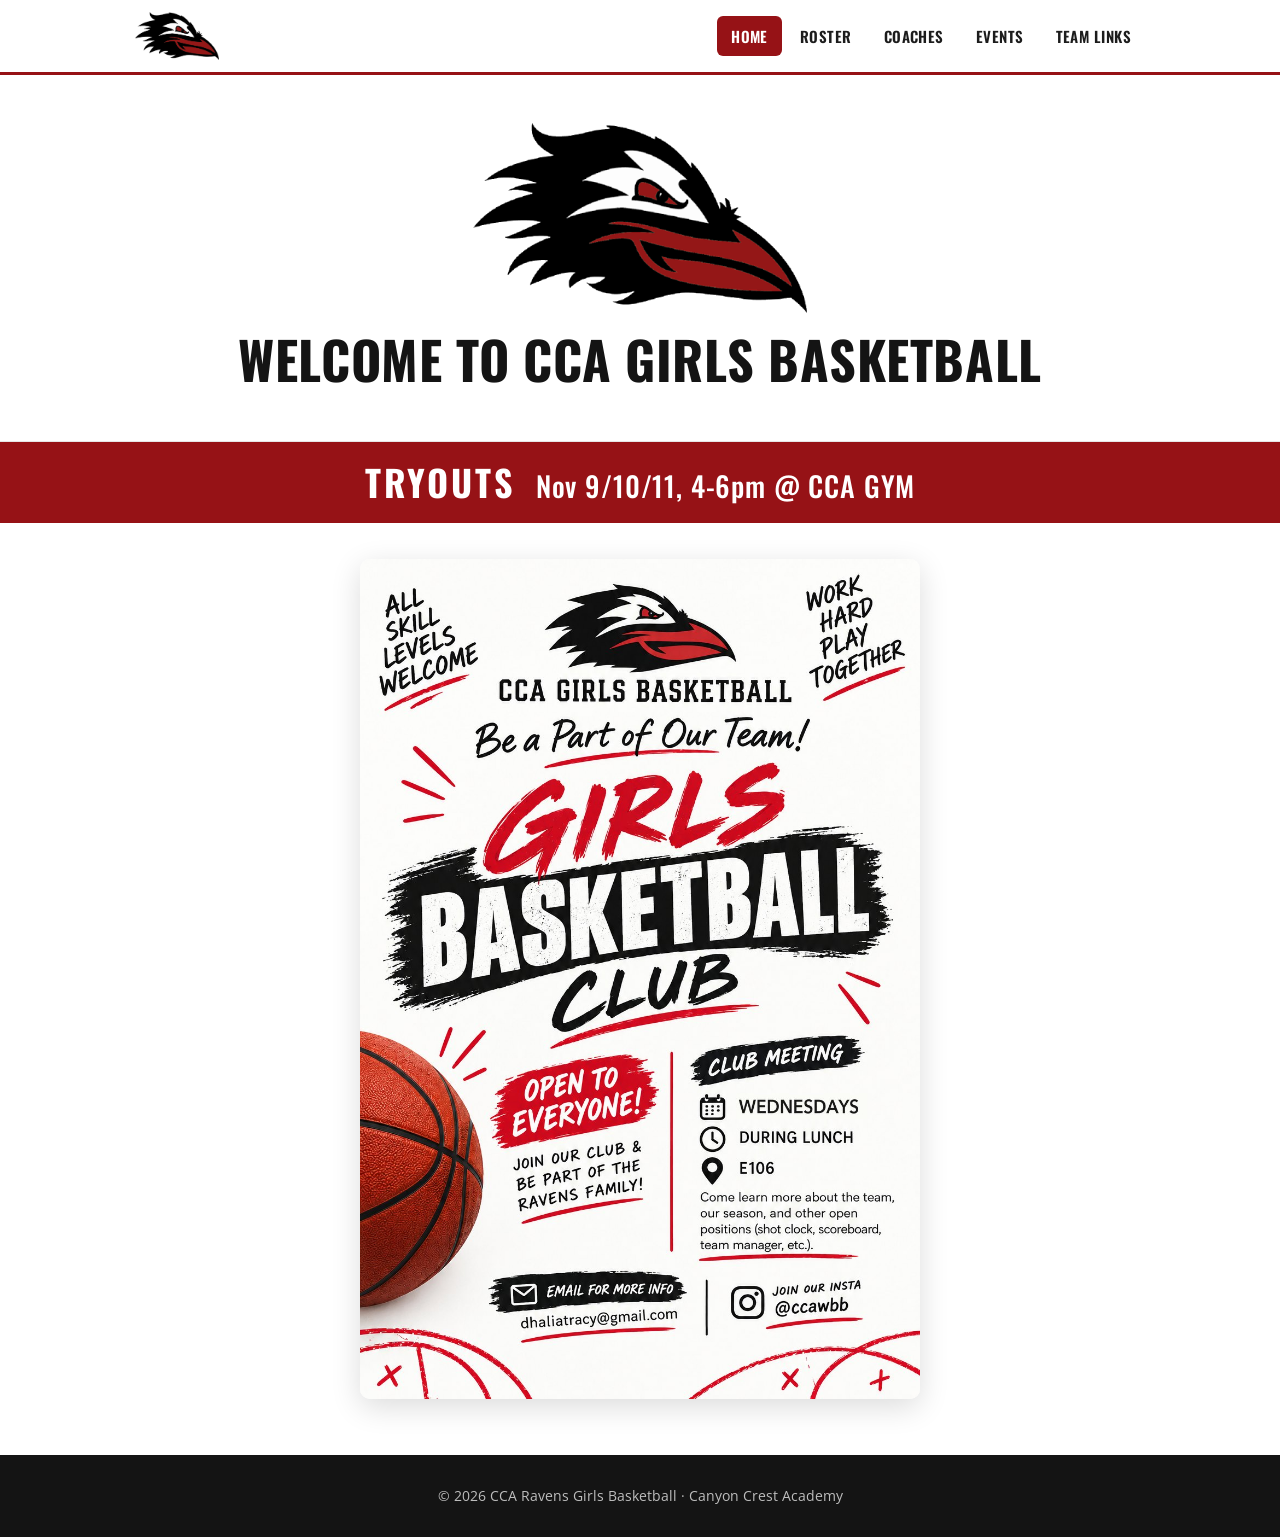
==== commit 4a9d3c52: "Add tryouts banner and update flyer to Wednesdays Add a TRYOUTS banner (Nov 9/10/11, 4-6pm @ CCA GYM" ====
--- a/index.html
+++ b/index.html
@@ -33,9 +33,16 @@
   <h1>Welcome to CCA Girls Basketball</h1>
 </section>
 
+<section class="tryouts" aria-label="Tryouts">
+  <div class="tryouts-in">
+    <span class="tryouts-label">Tryouts</span>
+    <span class="tryouts-detail">Nov 9/10/11, 4-6pm @ CCA GYM</span>
+  </div>
+</section>
+
 <section class="flyer">
   <img src="assets/flyer.jpg" width="1024" height="1536"
-       alt="CCA Girls Basketball Club flyer. Be a part of our team! All skill levels welcome, open to everyone. Club meeting Tuesday 10/21 during lunch in E106 to learn about the team, our season, and open positions like shot clock, scoreboard and team manager. Email dhaliatracy@gmail.com or follow @ccawbb on Instagram.">
+       alt="CCA Girls Basketball Club flyer. Be a part of our team! All skill levels welcome, open to everyone. Club meeting Wednesdays during lunch in E106 to learn about the team, our season, and open positions like shot clock, scoreboard and team manager. Email dhaliatracy@gmail.com or follow @ccawbb on Instagram.">
 </section>
 
 <footer class="site">
--- a/styles.css
+++ b/styles.css
@@ -40,6 +40,18 @@
 .hero img{height:190px;width:auto;margin:0 auto 20px;}
 .hero h1{font-size:52px;margin:0;text-transform:uppercase;line-height:1;color:var(--black);}
 .hero p.tag{color:var(--red);font-size:18px;margin:14px 0 0;letter-spacing:.04em;text-transform:uppercase;font-weight:600;}
+/* ---- tryouts banner ---- */
+.tryouts{background:var(--red);color:#fff;text-align:center;padding:20px;}
+.tryouts-in{max-width:var(--maxw);margin:0 auto;display:flex;flex-wrap:wrap;
+  align-items:baseline;justify-content:center;gap:4px 20px;}
+.tryouts-label{font-family:"Oswald",sans-serif;font-weight:700;font-size:36px;
+  letter-spacing:.08em;text-transform:uppercase;line-height:1.1;}
+.tryouts-detail{font-family:"Oswald",sans-serif;font-weight:500;font-size:28px;
+  letter-spacing:.03em;line-height:1.2;}
+@media(max-width:560px){
+  .tryouts-label{font-size:30px;} .tryouts-detail{font-size:22px;}
+}
+
 /* ---- flyer ---- */
 .flyer{max-width:var(--maxw);margin:0 auto;padding:36px 20px 56px;text-align:center;}
 .flyer img{width:100%;max-width:560px;height:auto;margin:0 auto;border-radius:10px;
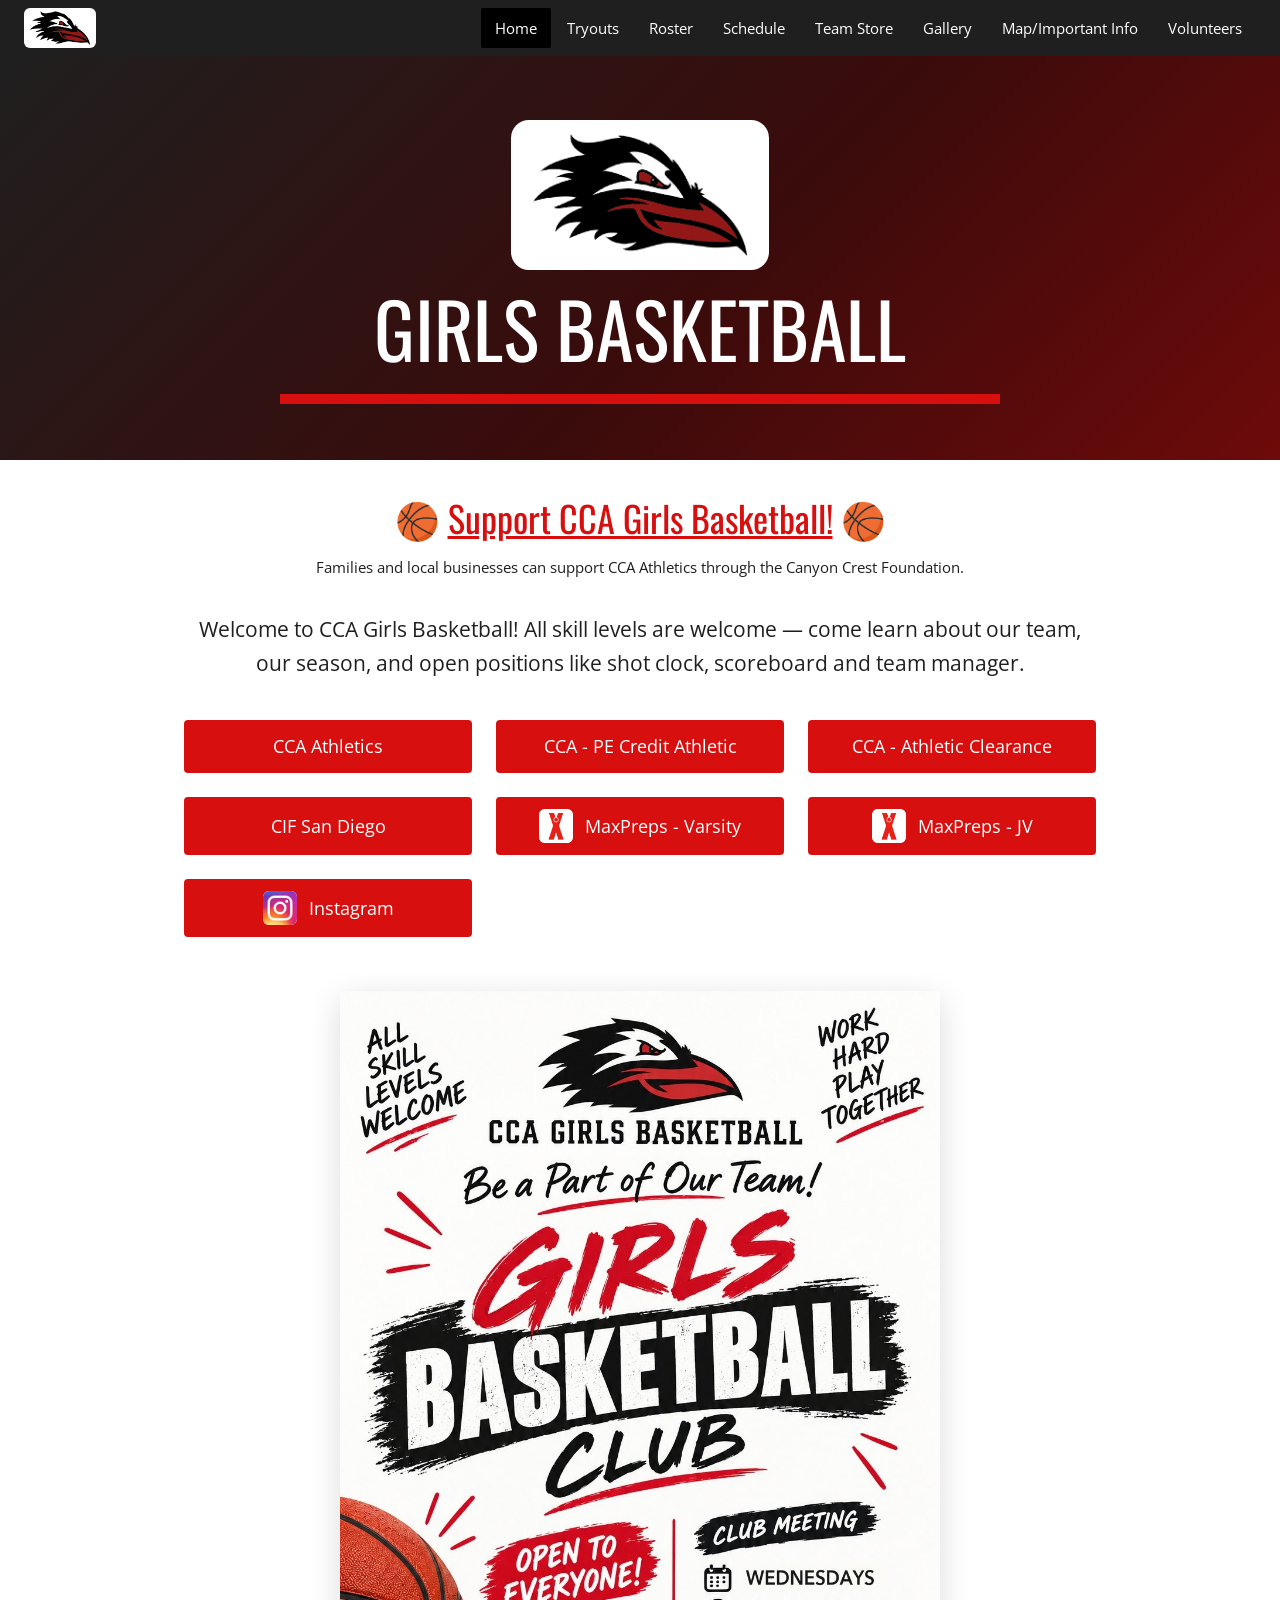
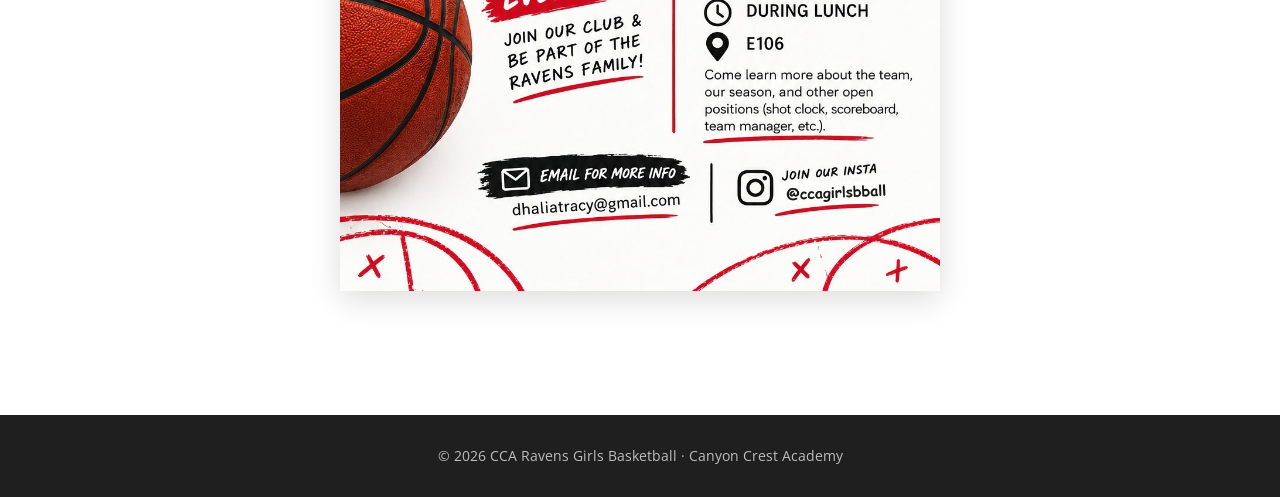
==== commit 7bc82920: "Rebuild site on flag football site structure Add Tryouts, Schedule, Team Store, Gallery, Map/Importa" ====
--- a/index.html
+++ b/index.html
@@ -8,7 +8,7 @@
 <link rel="icon" href="assets/raven.png">
 <link rel="preconnect" href="https://fonts.googleapis.com">
 <link rel="preconnect" href="https://fonts.gstatic.com" crossorigin>
-<link href="https://fonts.googleapis.com/css2?family=Oswald:wght@500;600;700&family=Open+Sans:wght@400;600;700&display=swap" rel="stylesheet">
+<link href="https://fonts.googleapis.com/css2?family=Oswald:wght@400;500;600;700&family=Open+Sans:wght@400;600;700&display=swap" rel="stylesheet">
 <link rel="stylesheet" href="styles.css">
 </head>
 <body>
@@ -20,30 +20,42 @@
     </a>
     <nav class="main">
       <a href="index.html" class="active">Home</a>
+      <a href="tryouts.html">Tryouts</a>
       <a href="roster.html">Roster</a>
-      <a href="coaches.html">Coaches</a>
-      <a href="events.html">Events</a>
-      <a href="links.html">Team Links</a>
+      <a href="schedule.html">Schedule</a>
+      <a href="store.html">Team Store</a>
+      <a href="gallery.html">Gallery</a>
+      <a href="info.html">Map/Important Info</a>
+      <a href="volunteers.html">Volunteers</a>
     </nav>
   </div>
 </header>
 
 <section class="hero">
   <img src="assets/raven.png" alt="CCA Ravens logo">
-  <h1>Welcome to CCA Girls Basketball</h1>
+  <h1>Girls Basketball</h1>
 </section>
 
-<section class="tryouts" aria-label="Tryouts">
-  <div class="tryouts-in">
-    <span class="tryouts-label">Tryouts</span>
-    <span class="tryouts-detail">Nov 9/10/11, 4-6pm @ CCA GYM</span>
-  </div>
-</section>
+<main class="content">
+<div class="donate">
+  <p class="donate-t">&#127936; <a href="https://www.canyoncrestfoundation.org/cca-athletics-fundraisers/" target="_blank" rel="noopener">Support CCA Girls Basketball!</a> &#127936;</p>
+  <p class="small">Families and local businesses can support CCA Athletics through the Canyon Crest Foundation.</p>
+</div>
 
-<section class="flyer">
-  <img src="assets/flyer.jpg" width="1024" height="1536"
-       alt="CCA Girls Basketball Club flyer. Be a part of our team! All skill levels welcome, open to everyone. Club meeting Wednesdays during lunch in E106 to learn about the team, our season, and open positions like shot clock, scoreboard and team manager. Email dhaliatracy@gmail.com or follow @ccawbb on Instagram.">
-</section>
+<p class="welcome">Welcome to CCA Girls Basketball! All skill levels are welcome &mdash; come learn about our team, our season, and open positions like shot clock, scoreboard and team manager.</p>
+<div class="linklist btns">
+  <a class="linkcard" href="http://www.ccaravensathletics.com/home.html" target="_blank" rel="noopener">CCA Athletics</a>
+  <a class="linkcard" href="http://www.ccaravensathletics.com/pe-credit.html" target="_blank" rel="noopener">CCA - PE Credit Athletic</a>
+  <a class="linkcard" href="http://www.ccaravensathletics.com/clearance.html" target="_blank" rel="noopener">CCA - Athletic Clearance</a>
+  <a class="linkcard" href="https://www.cifsds.org/" target="_blank" rel="noopener">CIF San Diego</a>
+  <a class="linkcard" href="https://www.maxpreps.com/ca/san-diego/canyon-crest-academy-ravens/basketball/girls/" target="_blank" rel="noopener"><img class="ic" src="assets/maxpreps.png" alt="" width="34" height="34">MaxPreps - Varsity</a>
+  <a class="linkcard" href="https://www.maxpreps.com/ca/san-diego/canyon-crest-academy-ravens/basketball/girls/jv/" target="_blank" rel="noopener"><img class="ic" src="assets/maxpreps.png" alt="" width="34" height="34">MaxPreps - JV</a>
+  <a class="linkcard" href="https://www.instagram.com/ccagirlsbball" target="_blank" rel="noopener"><img class="ic" src="assets/instagram.png" alt="" width="34" height="34">Instagram</a>
+</div>
+<div class="flyer">
+  <img src="assets/flyer.jpg" width="1024" height="1536" alt="CCA Girls Basketball Club flyer. Be a part of our team! All skill levels welcome, open to everyone. Club meeting Wednesdays during lunch in E106 to learn about the team, our season, and open positions like shot clock, scoreboard and team manager. Email dhaliatracy@gmail.com or follow @ccagirlsbball on Instagram.">
+</div>
+</main>
 
 <footer class="site">
   &copy; <span id="yr">2026</span> CCA Ravens Girls Basketball &middot; Canyon Crest Academy
--- a/styles.css
+++ b/styles.css
@@ -1,127 +1,102 @@
-/* ===== CCA Ravens Girls Basketball — shared styles ===== */
+/* ===== CCA Ravens Girls Basketball — styled after the CCA Girls Flag Football site ===== */
 :root{
-  --red:#961216;        /* school dark red */
-  --red-dark:#6f0d10;
-  --black:#141414;
-  --ink:#1c1c1c;
-  --muted:#6b6b6b;
-  --line:#e6e6e6;
+  --red:#d80f0f;        /* flag football site red */
+  --red-dark:#a80c0c;
+  --ink:#1f1f1f;
+  --muted:#5f5f5f;
   --bg:#ffffff;
-  --bg-soft:#f6f6f7;
-  --maxw:1050px;
+  --bg-soft:#f1f1f1;
+  --maxw:1200px;
 }
 *{box-sizing:border-box;}
 html{scroll-behavior:smooth;}
-body{
-  margin:0;color:var(--ink);background:var(--bg);
-  font-family:"Open Sans",system-ui,-apple-system,Segoe UI,Roboto,sans-serif;
-  font-size:17px;line-height:1.6;
-}
-h1,h2,h3,.brand{font-family:"Oswald","Barlow Condensed",system-ui,sans-serif;letter-spacing:.01em;}
-a{color:var(--red);text-decoration:none;}
-a:hover{text-decoration:underline;}
+body{margin:0;color:var(--ink);background:var(--bg);
+  font-family:"Open Sans",Arial,sans-serif;font-size:17px;line-height:1.6;}
+h1,h2,h3{font-family:"Oswald",Arial,sans-serif;font-weight:500;margin:0;}
+a{color:var(--red);}
 img{max-width:100%;display:block;}
 
-/* ---- header / nav ---- */
-header.site{background:#fff;color:var(--ink);border-bottom:3px solid var(--red);}
-.nav-wrap{max-width:var(--maxw);margin:0 auto;display:flex;align-items:center;
-  justify-content:space-between;gap:16px;padding:12px 20px;flex-wrap:wrap;}
-.nav-brand{display:flex;align-items:center;gap:12px;}
-.nav-brand img{height:48px;width:auto;}
-.nav-brand .brand{color:var(--black);font-weight:700;font-size:22px;text-transform:uppercase;line-height:1;}
-nav.main{display:flex;gap:4px;flex-wrap:wrap;}
-nav.main a{color:var(--ink);font-family:"Oswald",sans-serif;text-transform:uppercase;font-weight:600;font-size:15px;
-  letter-spacing:.03em;padding:8px 14px;border-radius:6px;}
-nav.main a:hover{background:var(--bg-soft);text-decoration:none;}
-nav.main a.active{background:var(--red);color:#fff;}
+/* ---- header / nav (dark bar, white links, active = dark box) ---- */
+header.site{background:var(--ink);}
+.nav-wrap{max-width:1400px;margin:0 auto;display:flex;align-items:center;
+  justify-content:space-between;gap:12px;padding:8px 24px;flex-wrap:wrap;}
+.nav-brand{display:flex;align-items:center;}
+.nav-brand img{height:40px;width:auto;background:#fff;border-radius:6px;padding:3px 6px;}
+nav.main{display:flex;gap:2px;flex-wrap:wrap;}
+nav.main a{color:#fff;text-decoration:none;font-size:15px;font-weight:400;padding:8px 14px;border-radius:2px;}
+nav.main a:hover{background:rgba(255,255,255,.14);}
+nav.main a.active{background:#000;}
 
-/* ---- hero ---- */
-.hero{background:#fff;color:var(--black);text-align:center;padding:48px 20px 56px;border-bottom:1px solid var(--line);}
-.hero img{height:190px;width:auto;margin:0 auto 20px;}
-.hero h1{font-size:52px;margin:0;text-transform:uppercase;line-height:1;color:var(--black);}
-.hero p.tag{color:var(--red);font-size:18px;margin:14px 0 0;letter-spacing:.04em;text-transform:uppercase;font-weight:600;}
-/* ---- tryouts banner ---- */
-.tryouts{background:var(--red);color:#fff;text-align:center;padding:20px;}
-.tryouts-in{max-width:var(--maxw);margin:0 auto;display:flex;flex-wrap:wrap;
-  align-items:baseline;justify-content:center;gap:4px 20px;}
-.tryouts-label{font-family:"Oswald",sans-serif;font-weight:700;font-size:36px;
-  letter-spacing:.08em;text-transform:uppercase;line-height:1.1;}
-.tryouts-detail{font-family:"Oswald",sans-serif;font-weight:500;font-size:28px;
-  letter-spacing:.03em;line-height:1.2;}
-@media(max-width:560px){
-  .tryouts-label{font-size:30px;} .tryouts-detail{font-size:22px;}
+/* ---- hero banner: big white Oswald title + red bar ---- */
+.hero,.hero-page{background:linear-gradient(135deg,#1f1f1f 0%,#3a0b0b 55%,#6e0a0a 100%);
+  color:#fff;text-align:center;padding:64px 20px 56px;}
+.hero img{height:150px;width:auto;margin:0 auto 18px;background:#fff;border-radius:18px;padding:14px 22px;}
+.hero h1,.hero-page h1{font-size:76px;font-weight:400;text-transform:uppercase;line-height:1.05;margin:0;}
+.hero-page{padding:72px 20px 60px;}
+.hero-page h1{font-size:84px;}
+.hero::after,.hero-page::after{content:"";display:block;height:10px;width:min(58%,720px);
+  background:var(--red);margin:26px auto 0;}
+
+/* ---- flyer ---- */
+.flyer{max-width:var(--maxw);margin:0 auto;padding:44px 20px 60px;text-align:center;}
+.flyer img{width:100%;max-width:600px;height:auto;margin:0 auto;box-shadow:0 8px 30px rgba(0,0,0,.14);}
+
+/* ---- layout ---- */
+main{max-width:var(--maxw);margin:0 auto;padding:44px 24px 64px;}
+.lead{color:var(--muted);max-width:70ch;}
+
+/* ---- red buttons / link cards ---- */
+.btn,.linkcard{display:flex;align-items:center;justify-content:center;gap:12px;background:var(--red);
+  color:#fff;text-decoration:none;border-radius:4px;padding:12px 20px;font-size:18px;}
+.btn{display:inline-flex;}
+.btn:hover,.linkcard:hover{background:var(--red-dark);}
+.linklist{display:grid;grid-template-columns:repeat(auto-fit,minmax(260px,1fr));gap:24px;}
+.linkcard .ic{width:34px;height:34px;border-radius:6px;background:#fff;object-fit:contain;flex-shrink:0;}
+
+/* ---- roster: red band + grey grid of photo cards ---- */
+.band{background:var(--red);color:#fff;text-align:center;padding:28px 20px;}
+.band h2{font-size:32px;font-weight:500;}
+.grid-sec{background:var(--bg-soft);padding:28px 24px 40px;}
+.pgrid{max-width:1000px;margin:0 auto;display:grid;
+  grid-template-columns:repeat(auto-fill,minmax(200px,1fr));gap:26px 24px;}
+.pcard{text-align:center;}
+.pcard .pic{aspect-ratio:1/1;background:#e9e9e9;border:2px dashed #d0d0d0;overflow:hidden;
+  display:flex;align-items:center;justify-content:center;}
+.pcard .pic img{width:100%;height:100%;object-fit:cover;}
+.pcard .pic span{font-family:"Oswald",sans-serif;font-size:48px;color:#c5c5c5;}
+.pcard .pic.has{border:0;}
+.pcard h3{color:var(--red);font-size:26px;text-transform:uppercase;line-height:1.15;margin:18px 0 8px;}
+.pcard p{margin:0;font-size:16px;}
+
+/* ---- footer ---- */
+footer.site{background:var(--ink);color:#bdbdbd;text-align:center;padding:30px 20px;font-size:14px;}
+footer.site a{color:#fff;}
+
+@media(max-width:700px){
+  .hero h1{font-size:44px;} .hero-page h1{font-size:48px;}
+  .hero,.hero-page{padding:44px 16px 40px;}
+  .hero img{height:110px;}
+  .pcard h3{font-size:24px;}
+  .nav-wrap{padding:8px 12px;} nav.main a{padding:6px 9px;font-size:14px;}
 }
 
-/* ---- flyer ---- */
-.flyer{max-width:var(--maxw);margin:0 auto;padding:36px 20px 56px;text-align:center;}
-.flyer img{width:100%;max-width:560px;height:auto;margin:0 auto;border-radius:10px;
-  box-shadow:0 8px 30px rgba(0,0,0,.14);}
-
-.accent{height:5px;width:140px;background:var(--red);margin:20px auto 0;border-radius:3px;}
-
-/* ---- layout ---- */
-main{max-width:var(--maxw);margin:0 auto;padding:44px 20px 64px;}
-.page-head{border-bottom:3px solid var(--red);padding-bottom:10px;margin:0 0 26px;}
-.page-head h2{font-size:36px;margin:0;text-transform:uppercase;color:var(--black);}
-.lead{color:var(--muted);max-width:70ch;}
-
-/* ---- cards ---- */
-.cards{display:grid;grid-template-columns:repeat(auto-fit,minmax(230px,1fr));gap:18px;}
-.card{border:1px solid var(--line);border-radius:12px;padding:22px;background:#fff;
-  transition:transform .12s ease, box-shadow .12s ease;}
-.card:hover{transform:translateY(-3px);box-shadow:0 8px 24px rgba(0,0,0,.08);}
-.card h3{margin:0 0 6px;font-size:24px;text-transform:uppercase;color:var(--red);}
-.card p{margin:0;color:var(--muted);font-size:15px;}
-
-/* ---- buttons ---- */
-.btn{display:inline-block;background:var(--red);color:#fff;font-weight:700;
-  text-transform:uppercase;letter-spacing:.03em;padding:12px 22px;border-radius:8px;
-  font-family:"Oswald",sans-serif;font-size:18px;}
-.btn:hover{background:var(--red-dark);text-decoration:none;}
-.btn.ghost{background:transparent;color:#fff;border:2px solid #fff;}
-.btn.ghost:hover{background:#fff;color:var(--black);}
-
-/* ---- tables (roster) ---- */
-table{width:100%;border-collapse:collapse;margin-top:6px;}
-th,td{text-align:left;padding:12px 14px;border-bottom:1px solid var(--line);}
-th{background:var(--black);color:#fff;text-transform:uppercase;font-size:14px;letter-spacing:.04em;}
-tr:nth-child(even) td{background:var(--bg-soft);}
-
-/* ---- roster/coach grid ---- */
-.people{display:grid;grid-template-columns:repeat(auto-fill,minmax(220px,1fr));gap:18px;}
-.person{border:1px solid var(--line);border-radius:12px;overflow:hidden;background:#fff;}
-.person .photo{background:var(--bg-soft);aspect-ratio:1/1;display:flex;align-items:center;
-  justify-content:center;color:#c2c2c2;font-size:44px;font-weight:700;}
-.person .info{padding:14px 16px;}
-.person .info h3{margin:0 0 2px;font-size:22px;color:var(--black);}
-.person .info span{color:var(--muted);font-size:14px;text-transform:uppercase;letter-spacing:.03em;}
-
-/* ---- events / links lists ---- */
-.event{display:flex;gap:18px;align-items:flex-start;border:1px solid var(--line);
-  border-left:5px solid var(--red);border-radius:10px;padding:16px 18px;margin-bottom:14px;background:#fff;}
-.event .date{min-width:92px;text-align:center;}
-.event .date .d{font-family:"Oswald",sans-serif;font-size:30px;font-weight:700;color:var(--red);line-height:1;}
-.event .date .m{text-transform:uppercase;font-size:13px;color:var(--muted);letter-spacing:.05em;}
-.event .what h3{margin:0 0 3px;font-size:22px;color:var(--black);}
-.event .what p{margin:0;color:var(--muted);font-size:15px;}
-
-.linklist{display:grid;grid-template-columns:repeat(auto-fit,minmax(240px,1fr));gap:16px;}
-.linkcard{display:flex;align-items:center;gap:14px;border:1px solid var(--line);border-radius:12px;
-  padding:18px 20px;background:#fff;font-weight:700;font-size:19px;color:var(--black);
-  font-family:"Oswald",sans-serif;text-transform:uppercase;}
-.linkcard:hover{border-color:var(--red);text-decoration:none;box-shadow:0 6px 18px rgba(0,0,0,.07);}
-.linkcard .ic{width:40px;height:40px;border-radius:8px;background:var(--red);color:#fff;
-  display:flex;align-items:center;justify-content:center;font-size:20px;flex-shrink:0;}
-
-.note{background:var(--bg-soft);border:1px dashed #cfcfcf;border-radius:10px;padding:14px 16px;
-  color:var(--muted);font-size:14px;margin-top:22px;}
-
-/* ---- footer ---- */
-footer.site{background:var(--black);color:#bdbdbd;text-align:center;padding:30px 20px;font-size:14px;}
-footer.site a{color:#fff;}
-footer.site .accent{margin:0 auto 16px;}
-
-@media(max-width:560px){
-  .hero h1{font-size:38px;} .hero img{height:130px;}
-  .nav-brand .brand{font-size:18px;}
-}
+/* ---- content pages (centered, like the flag football site) ---- */
+main.content{max-width:960px;text-align:center;padding:36px 24px 64px;}
+main.content p{margin:0 0 16px;}
+.donate{text-align:center;margin-bottom:34px;}
+.donate.pad{padding:34px 20px 36px;}
+.donate-t{font-family:"Oswald",sans-serif;font-size:36px;line-height:1.2;margin:0 0 12px;}
+.donate-t a{color:var(--red);}
+.small{font-size:15px;}
+.big{font-family:"Oswald",sans-serif;font-size:30px;line-height:1.3;}
+.welcome{font-size:21px;margin:34px 0 24px;}
+.sect{font-size:38px;text-transform:uppercase;margin:36px 0 16px;}
+.staff{font-size:21px;margin:0 0 12px;}
+.staff strong{color:var(--red);}
+.btns{margin:40px 0 10px;}
+main.content .linkcard{display:inline-flex;}
+main.content p .linkcard{min-width:260px;}
+.btns .linkcard{display:flex;}
+.faq{text-align:left;margin:0 0 6px;}
+.faq p{font-size:18px;}
+@media(max-width:700px){.donate-t{font-size:28px;}.sect{font-size:32px;}}
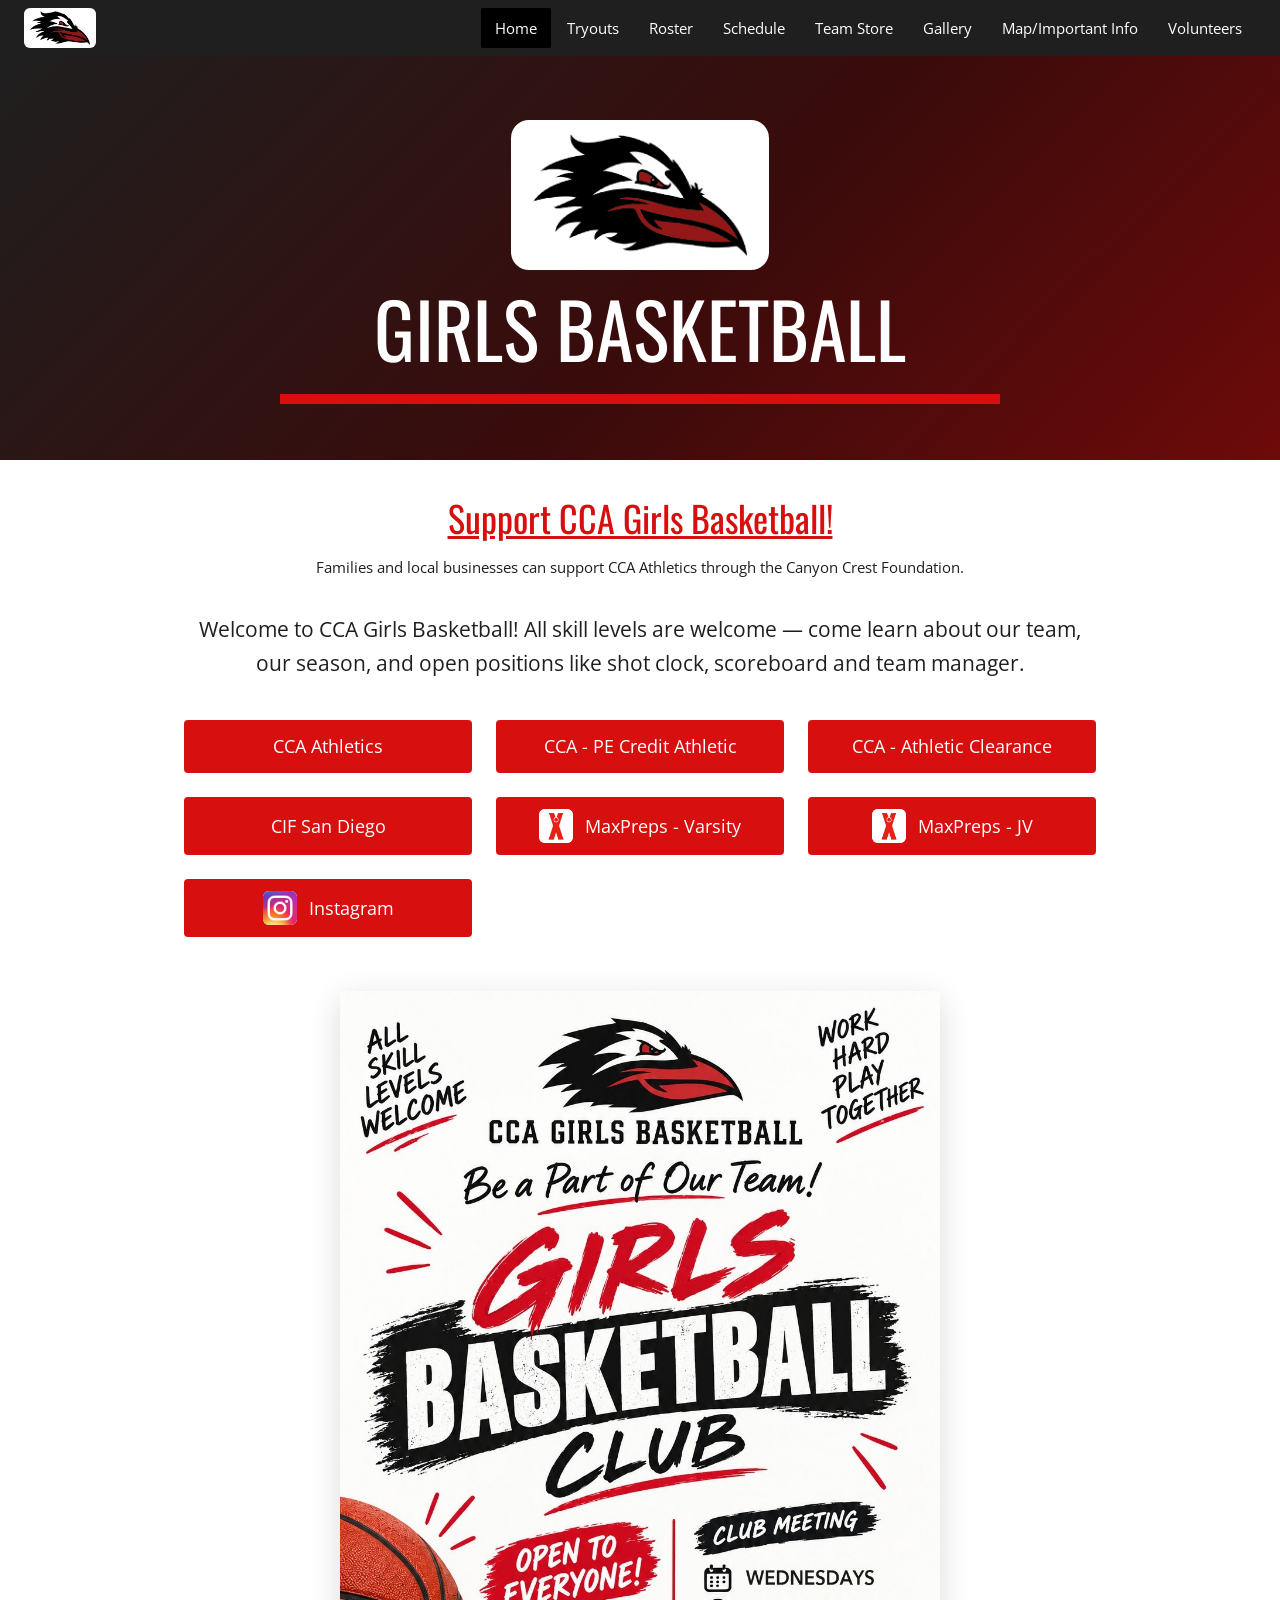
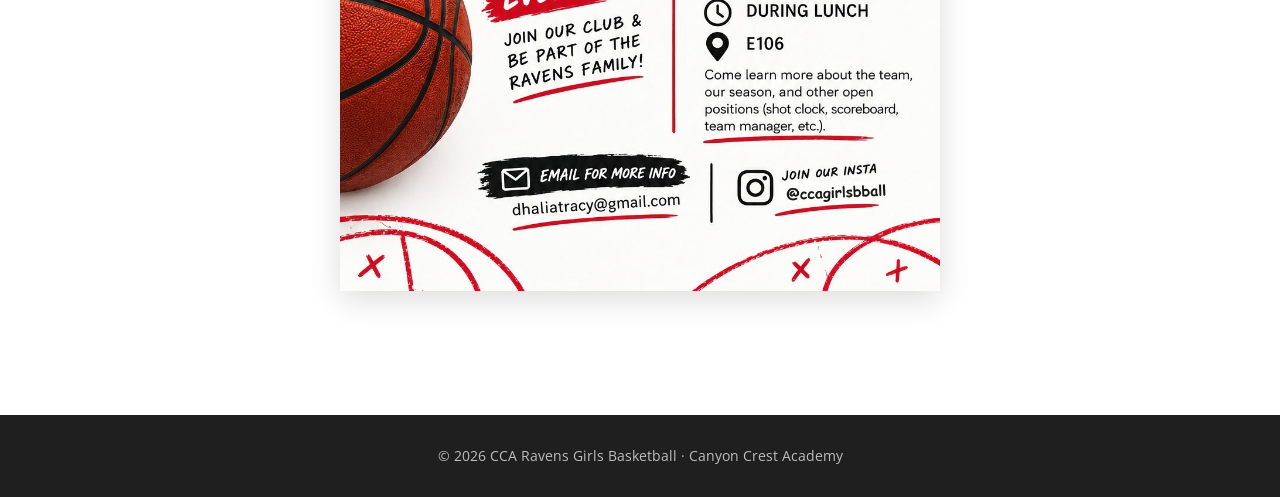
==== commit 38f103ed: "Desktop nav on one row, remove emojis from support link Hamburger only below 900px, nowrap tab row o" ====
--- a/index.html
+++ b/index.html
@@ -15,10 +15,14 @@
 
 <header class="site">
   <div class="nav-wrap">
+    <button class="menu-btn" type="button" aria-label="Open menu" aria-expanded="false" aria-controls="sitenav">
+      <span></span><span></span><span></span>
+    </button>
     <a class="nav-brand" href="index.html">
       <img src="assets/raven.png" alt="CCA Ravens logo">
+      <span class="nav-title">CCA Girls Basketball</span>
     </a>
-    <nav class="main">
+    <nav class="main" id="sitenav">
       <a href="index.html" class="active">Home</a>
       <a href="tryouts.html">Tryouts</a>
       <a href="roster.html">Roster</a>
@@ -30,6 +34,7 @@
     </nav>
   </div>
 </header>
+<div class="nav-scrim"></div>
 
 <section class="hero">
   <img src="assets/raven.png" alt="CCA Ravens logo">
@@ -38,7 +43,7 @@
 
 <main class="content">
 <div class="donate">
-  <p class="donate-t">&#127936; <a href="https://www.canyoncrestfoundation.org/cca-athletics-fundraisers/" target="_blank" rel="noopener">Support CCA Girls Basketball!</a> &#127936;</p>
+  <p class="donate-t"><a href="https://www.canyoncrestfoundation.org/cca-athletics-fundraisers/" target="_blank" rel="noopener">Support CCA Girls Basketball!</a></p>
   <p class="small">Families and local businesses can support CCA Athletics through the Canyon Crest Foundation.</p>
 </div>
 
@@ -62,5 +67,15 @@
   <script>document.getElementById('yr').textContent=new Date().getFullYear();</script>
 </footer>
 
+<script>
+(function(){
+  var b=document.querySelector('.menu-btn'),h=document.documentElement;
+  function set(o){h.classList.toggle('menu-open',o);b.setAttribute('aria-expanded',o);b.setAttribute('aria-label',o?'Close menu':'Open menu');}
+  b.addEventListener('click',function(){set(!h.classList.contains('menu-open'));});
+  document.querySelector('.nav-scrim').addEventListener('click',function(){set(false);});
+  document.querySelectorAll('nav.main a').forEach(function(a){a.addEventListener('click',function(){set(false);});});
+  document.addEventListener('keydown',function(e){if(e.key==='Escape')set(false);});
+})();
+</script>
 </body>
 </html>
--- a/styles.css
+++ b/styles.css
@@ -19,10 +19,11 @@
 /* ---- header / nav (dark bar, white links, active = dark box) ---- */
 header.site{background:var(--ink);}
 .nav-wrap{max-width:1400px;margin:0 auto;display:flex;align-items:center;
-  justify-content:space-between;gap:12px;padding:8px 24px;flex-wrap:wrap;}
-.nav-brand{display:flex;align-items:center;}
+  justify-content:space-between;gap:12px;padding:8px 24px;flex-wrap:nowrap;}
+.nav-brand{display:flex;align-items:center;gap:10px;text-decoration:none;}
+.nav-title{display:none;font-family:"Oswald",Arial,sans-serif;font-size:20px;color:#fff;line-height:1.1;}
 .nav-brand img{height:40px;width:auto;background:#fff;border-radius:6px;padding:3px 6px;}
-nav.main{display:flex;gap:2px;flex-wrap:wrap;}
+nav.main{display:flex;gap:2px;flex-wrap:nowrap;white-space:nowrap;}
 nav.main a{color:#fff;text-decoration:none;font-size:15px;font-weight:400;padding:8px 14px;border-radius:2px;}
 nav.main a:hover{background:rgba(255,255,255,.14);}
 nav.main a.active{background:#000;}
@@ -77,7 +78,7 @@
   .hero,.hero-page{padding:44px 16px 40px;}
   .hero img{height:110px;}
   .pcard h3{font-size:24px;}
-  .nav-wrap{padding:8px 12px;} nav.main a{padding:6px 9px;font-size:14px;}
+  .nav-wrap{padding:8px 12px;}
 }
 
 /* ---- content pages (centered, like the flag football site) ---- */
@@ -100,3 +101,27 @@
 .faq{text-align:left;margin:0 0 6px;}
 .faq p{font-size:18px;}
 @media(max-width:700px){.donate-t{font-size:28px;}.sect{font-size:32px;}}
+
+/* ---- mobile: hamburger + side drawer (like the flag football site) ---- */
+.menu-btn{display:none;background:none;border:0;padding:10px;margin:0 6px 0 -6px;cursor:pointer;
+  flex-direction:column;justify-content:center;gap:5px;border-radius:4px;}
+.menu-btn span{display:block;width:24px;height:2px;background:#fff;}
+.menu-btn:hover{background:rgba(255,255,255,.14);}
+.nav-scrim{display:none;}
+@media(max-width:899px){
+  .nav-wrap{justify-content:flex-start;flex-wrap:nowrap;}
+  .menu-btn{display:flex;}
+  .nav-title{display:block;}
+  .nav-brand img{display:none;}
+  nav.main{position:fixed;top:0;bottom:0;left:0;width:min(300px,82vw);background:var(--ink);
+    flex-direction:column;gap:0;padding:70px 0 24px;overflow-y:auto;z-index:30;
+    transform:translateX(-100%);visibility:hidden;
+    transition:transform .25s ease,visibility 0s linear .25s;box-shadow:4px 0 24px rgba(0,0,0,.4);}
+  nav.main a{padding:15px 26px;font-size:17px;border-radius:0;border-bottom:1px solid rgba(255,255,255,.1);}
+  .menu-open nav.main{transform:none;visibility:visible;transition:transform .25s ease;}
+  .menu-btn{position:relative;z-index:40;}
+  .menu-open .nav-scrim{display:block;position:fixed;inset:0;background:rgba(0,0,0,.5);z-index:20;}
+  .menu-open body{overflow:hidden;}
+}
+@media(max-width:360px){.nav-title{font-size:17px;}}
+@media(min-width:900px) and (max-width:1100px){nav.main a{padding:8px 10px;font-size:14px;}.nav-wrap{padding:8px 14px;}}
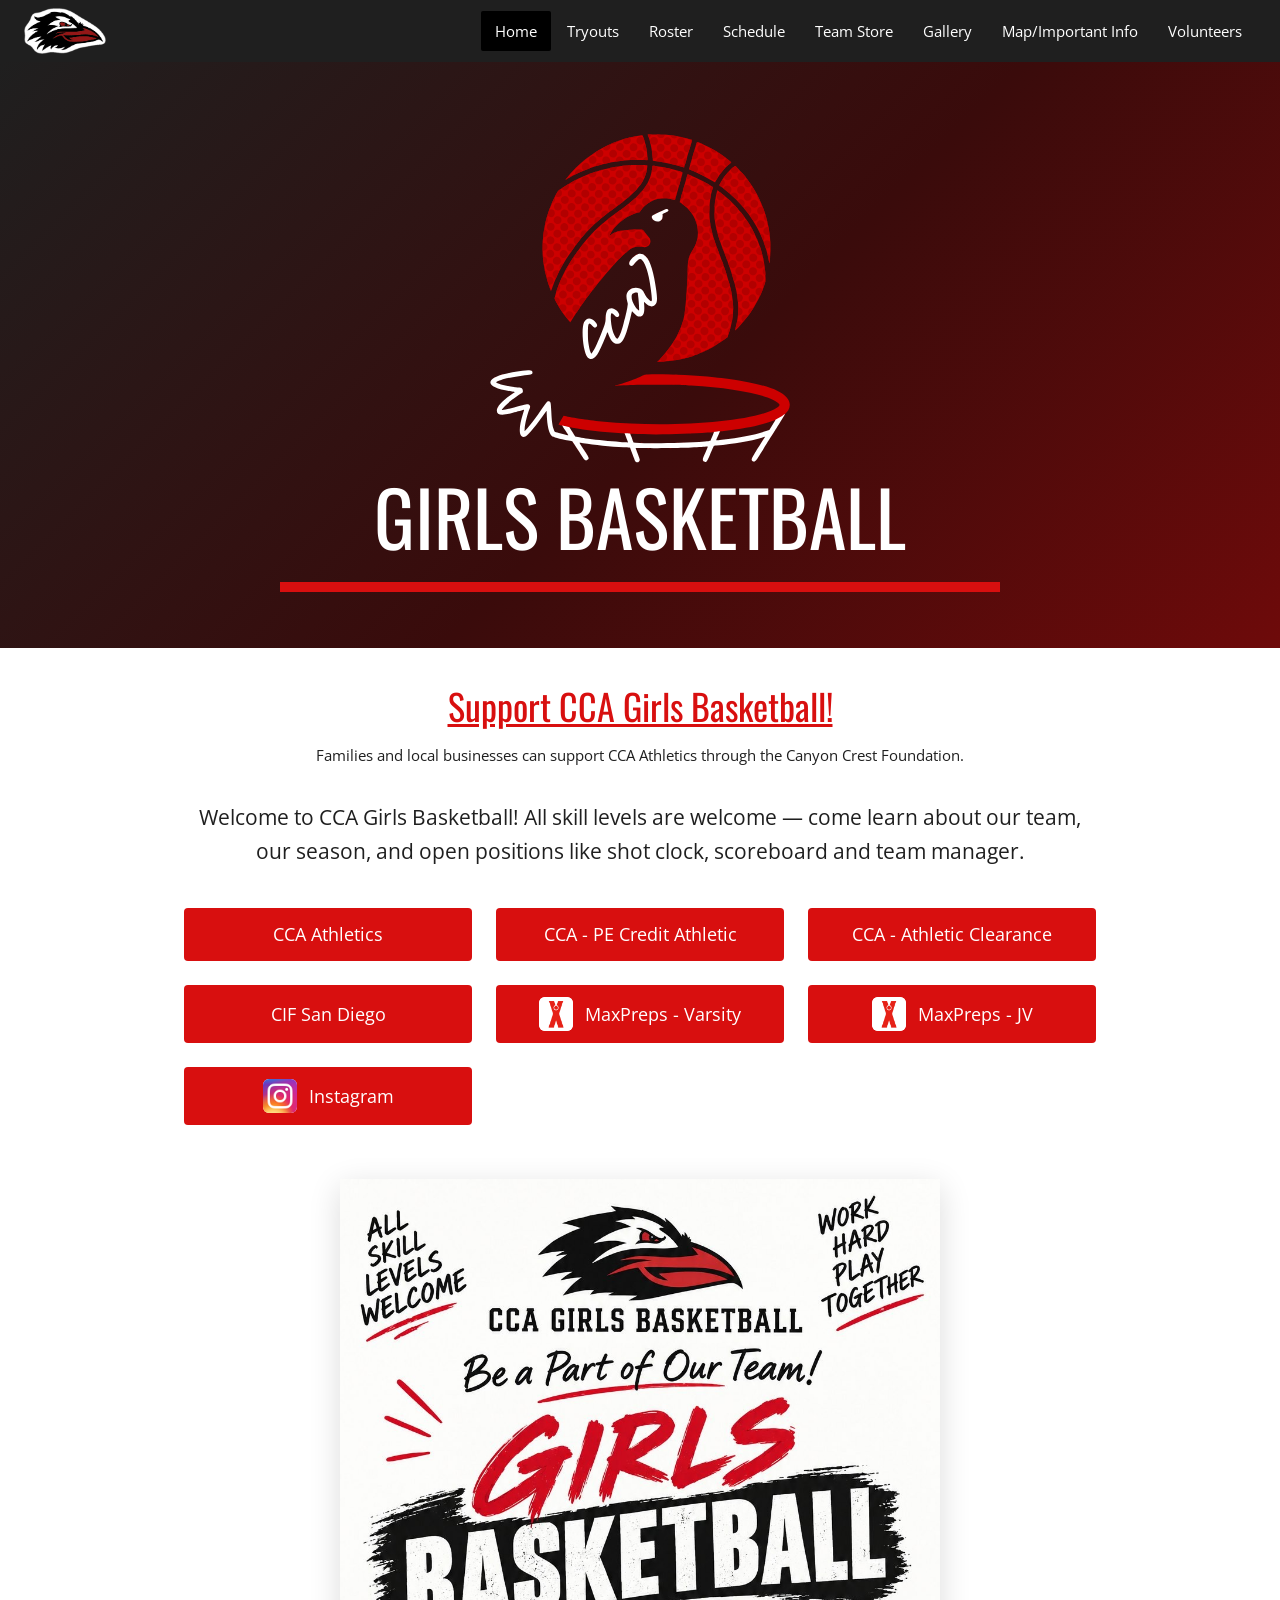
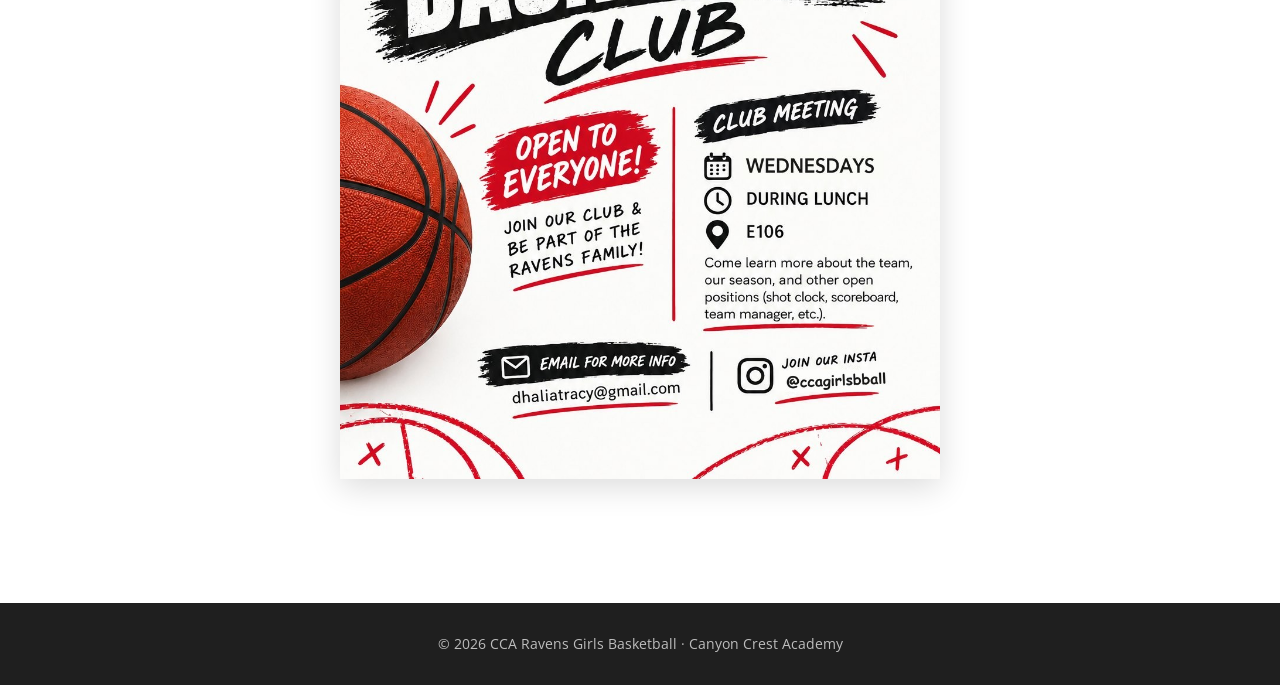
==== commit c70df2f5: "Use merch design in home banner, smooth-outlined tilted header raven Co-Authored-By: Claude Sonnet 5" ====
--- a/index.html
+++ b/index.html
@@ -19,7 +19,7 @@
       <span></span><span></span><span></span>
     </button>
     <a class="nav-brand" href="index.html">
-      <img src="assets/raven.png" alt="CCA Ravens logo">
+      <img src="assets/raven-header.png" alt="CCA Ravens logo">
       <span class="nav-title">CCA Girls Basketball</span>
     </a>
     <nav class="main" id="sitenav">
@@ -37,7 +37,7 @@
 <div class="nav-scrim"></div>
 
 <section class="hero">
-  <img src="assets/raven.png" alt="CCA Ravens logo">
+  <img class="hero-art" src="assets/merch-design-notext.svg" alt="CCA Ravens logo: a raven in front of a basketball above a hoop">
   <h1>Girls Basketball</h1>
 </section>
 
--- a/styles.css
+++ b/styles.css
@@ -22,7 +22,7 @@
   justify-content:space-between;gap:12px;padding:8px 24px;flex-wrap:nowrap;}
 .nav-brand{display:flex;align-items:center;gap:10px;text-decoration:none;}
 .nav-title{display:none;font-family:"Oswald",Arial,sans-serif;font-size:20px;color:#fff;line-height:1.1;}
-.nav-brand img{height:40px;width:auto;background:#fff;border-radius:6px;padding:3px 6px;}
+.nav-brand img{height:46px;width:auto;}
 nav.main{display:flex;gap:2px;flex-wrap:nowrap;white-space:nowrap;}
 nav.main a{color:#fff;text-decoration:none;font-size:15px;font-weight:400;padding:8px 14px;border-radius:2px;}
 nav.main a:hover{background:rgba(255,255,255,.14);}
@@ -125,3 +125,11 @@
 }
 @media(max-width:360px){.nav-title{font-size:17px;}}
 @media(min-width:900px) and (max-width:1100px){nav.main a{padding:8px 10px;font-size:14px;}.nav-wrap{padding:8px 14px;}}
+
+/* sticky header on desktop */
+@media(min-width:900px){header.site{position:sticky;top:0;z-index:50;}}
+
+/* ---- home hero artwork ---- */
+.sr-only{position:absolute;width:1px;height:1px;overflow:hidden;clip:rect(0 0 0 0);white-space:nowrap;}
+.hero img.hero-art{height:340px;margin-bottom:10px !important;width:auto;max-width:100%;margin:0 auto;background:none;border-radius:0;padding:0;}
+@media(max-width:700px){.hero img.hero-art{height:250px;}}
